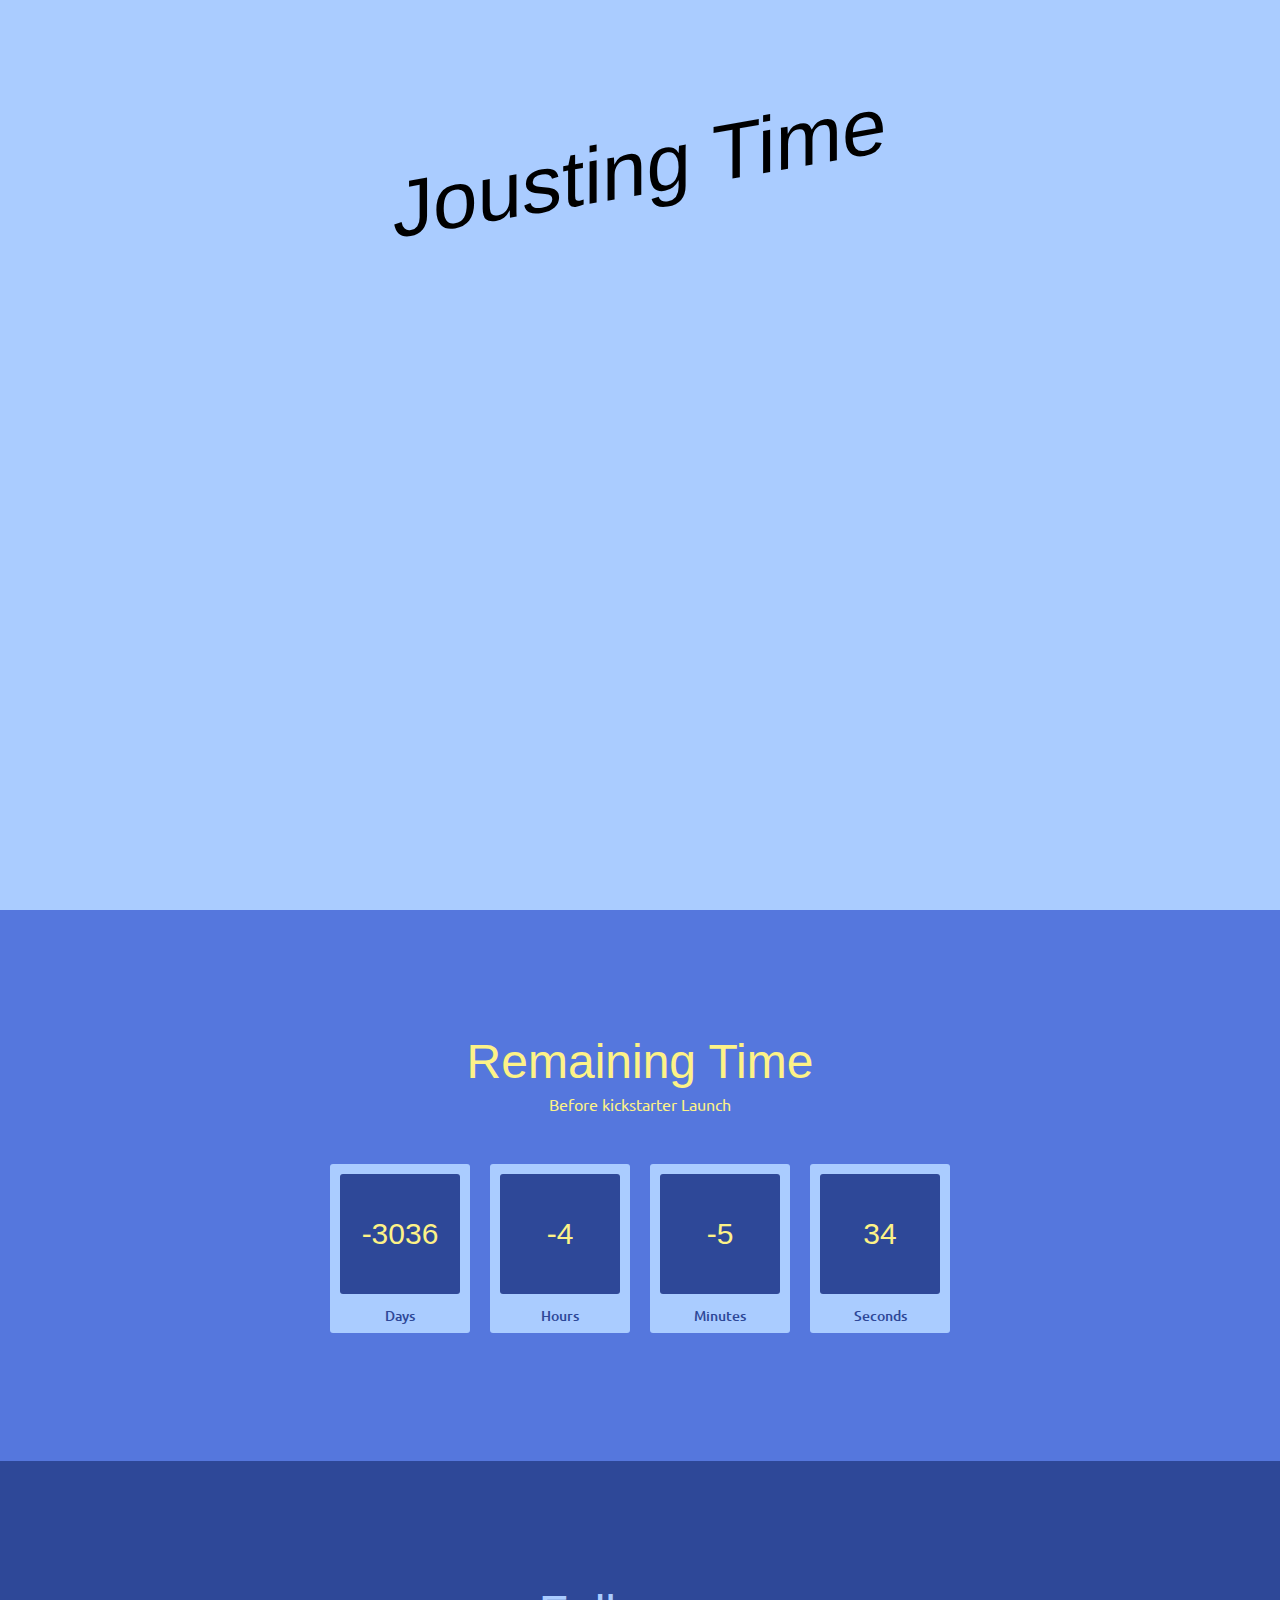
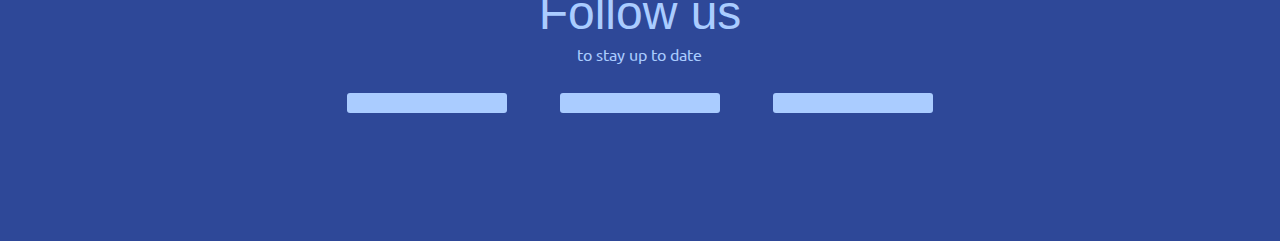
==== landingPage/index.html @ 143e0d7a "add landing page" ====
<!DOCTYPE html>
<!--

 ** Allo,
** Bienvenue dans mon code,
 ** Soyez indulgent ;)

-->

<html>
    <head>
        <!-- META STUFF-->
        <meta charset="utf-8" />
        <title>Jousting Time</title>
        <meta name="description" content="">
        <meta name="keywords" content="" />
        <meta name="author" content="Lucie Le Touze for Trebuchet" />
        <meta name="viewport" content="width=device-width, initial-scale=1.0">
        <!-- LINKS -->
        <link type="text/css" rel="stylesheet" href="font.css">
        <link type="text/css" rel="stylesheet" href="style.css">
        <link type="text/css" rel="stylesheet" href="responsive.css">
        <link href="https://fonts.googleapis.com/css?family=Ubuntu:300,400,500,700" rel="stylesheet">
        <!-- SCRIPTS -->
    </head>
    <body>
        <section class="flexColCen" id="videoSection">
            <div class="">
                <div class="title">
                    <h1>Jousting Time</h1>
                </div>
            </div>
            <div class="">
                <iframe src="https://player.vimeo.com/video/136065026" width="700" height="500" frameborder="0" webkitallowfullscreen mozallowfullscreen allowfullscreen>
                </iframe>
                <!--iframe width="420" height="315" src="https://www.youtube.com/embed/ ?playlist= &loop=1&autoplay=1">
                </iframe-->
            </div>
        </section>
        <section class="flexColCen" id="countdownSection">
            <div class="">
                <div class="title">
                    <h2>Remaining Time</h2>
                    <p>Before kickstarter Launch</p>
                </div>
            </div>
            <div id="clockdiv">
                <div>
                    <div class="clocktime">
                        <span class="days"></span>
                    </div>
                    <div class="smalltext">Days</div>
                </div>
                <div>
                    <div class="clocktime">
                        <span class="hours"></span>
                    </div>
                    <div class="smalltext">Hours</div>
                </div>
                <div>
                    <div class="clocktime">
                        <span class="minutes"></span>
                    </div>
                    <div class="smalltext">Minutes</div>
                </div>
                <div>
                    <div class="clocktime">
                        <span class="seconds"></span>
                    </div>
                    <div class="smalltext">Seconds</div>
                </div>
            </div>
        </section>
        <section class="flexColCen" id="socialSection">
            <div class="">
                <div class="title">
                    <h2>Follow us</h2>
                    <p>to stay up to date</p>
                </div>
            </div>
            <div id="socialdiv">
                <div class="facebook">
                    <span class=""></span>
                </div>
                <div class="twitter">
                    <span class=""></span>
                </div>
                <div class="instagram">
                    <span class=""></span>
                </div>
            </div>
        </section>
        <script type="text/javascript" src="main.js"></script>
    </body>
</html>
---- landingPage/style.css ----
/* RESET ------------------------------------------------------------------- */

html, body, div, span, applet, object, iframe,
h1, h2, h3, h4, h5, h6, p, blockquote, pre,
a, abbr, acronym, address, big, cite, code,
del, dfn, em, img, ins, kbd, q, s, samp,
small, strike, strong, sub, sup, tt, var,
b, u, i, center,
dl, dt, dd, ol, ul, li,
fieldset, form, label, legend,
table, caption, tbody, tfoot, thead, tr, th, td,
article, aside, canvas, details, embed,
figure, figcaption, footer, header, hgroup,
menu, nav, output, ruby, section, summary,
time, mark, audio, video {
  margin: 0;
  padding: 0;
  border: 0;
  font-size: 100%;
  font: inherit;
  vertical-align: baseline;
}

article, aside, details, figcaption, figure,
footer, header, hgroup, menu, nav, section {
  display: block;
}
body {
  line-height: 1;
}
ol, ul {
  list-style: none;
}
blockquote, q {
  quotes: none;
}
blockquote:before, blockquote:after,
q:before, q:after {
  content: '';
  content: none;
}
table {
  border-collapse: collapse;
  border-spacing: 0;
}

img, iframe {
  vertical-align: bottom;
  max-width: 100%;
}

input, textarea, select {
  font: inherit;
}

* {
  -webkit-box-sizing: border-box;
  -moz-box-sizing: border-box;
  box-sizing: border-box;
  -webkit-font-smoothing: antialiased;
  text-rendering: optimizeLegibility;
}

/* FONT -------------------------------------------------------------------- */
@font-face {
  font-family: 'whisky_1780';
  src: url('/Users/lucieletouze/Projets/Mandat/201803-joustingTime/04_developpement/landingPage/assets/fonts/whisky_1780.woff2') format('woff2'),
       url('/Users/lucieletouze/Projets/Mandat/201803-joustingTime/04_developpement/landingPage/assets/fonts/whisky_1780.woff') format('woff'),
       url('/Users/lucieletouze/Projets/Mandat/201803-joustingTime/04_developpement/landingPage/assets/fonts/whisky_1780.eot') format('eot');
       font-weight: normal;
}
/* VARIABLES---------------------------------------------------------------- */
:root {
    /* Couleurs du logo */
    --yellow-dark: #ffce00;
    --yellow-light: #fdf287;
    --blue-dark: #2e4898;
    --blue-light: #5577dd;
    --blue-ultra-light: #aaccff;
    --dark-grey: #8f91ad;
    --medium-grey: #c2c2c2;
    --light-grey: #e7e7e7;

    /* Couleurs autres */
    --kickstarterBlue: #034752;
    --yellowTrebuchet: #faec3a;
    --violetTrebuchet: #5c4cff;
}
/* ------------------------------------------------------------------------- */
body {

    font-family: 'Ubuntu', sans-serif;
}
h1, h2, h3, h4, h5 {
    font-family: 'whisky_1780', sans-serif;
}
h1 {
    font-size: 5em;
    transform: skewY(-10deg);
}
h2 {
    font-size: 3em;
    /* transform: skewY(-10deg); */
    padding-bottom: 0.2em;
}
section{
    padding: 10% 0;
}
.flexColCen {
    display: flex;
    flex-direction: column;
    justify-content: center;
    align-items: center;
}
.flexRow {
    display: flex;
    flex-direction: row;
}
.flex-wrap {
    flex-wrap: wrap;
}
#videoSection{
    background-color: var(--blue-ultra-light);
}
#countdownSection{
    background-color: var(--blue-light);
    text-align: center;
}
#socialSection{
    background-color: var(--blue-dark);
    text-align: center;
}
.title {
    margin: 0px 0 15% 0;
}
#countdownSection .title{
    color: var(--yellow-light);
}
#socialSection .title{
    color: var(--blue-ultra-light);
}
#clockdiv {
	color: var(--yellow-light);
	display: flex;
    width: 50%;
    font-family: 'whisky_1780', sans-serif;
	font-weight: 100;
	text-align: center;
	font-size: 30px;
}

#clockdiv > div{
	padding: 10px;
	border-radius: 3px;
	background: var(--blue-ultra-light);
	width: 25%;
    margin: 0 10px;
}

#clockdiv div > .clocktime{
    /*padding: 15px;*/
    border-radius: 3px;
    background: var(--blue-dark);
    width: 100%;
    margin: auto;
}

.smalltext{
    color: var(--blue-dark);
    font-family: 'Ubuntu', sans-serif;
    font-weight: 500;
    padding-top: 15px;
    font-size: 14px;
}
#socialdiv {
	display: flex;
    align-content: center;
    width: 50%;
}
#socialdiv > div{
	padding: 10px;
	border-radius: 3px;
	background: var(--blue-ultra-light);
	width: 25%;
    margin: auto;
}
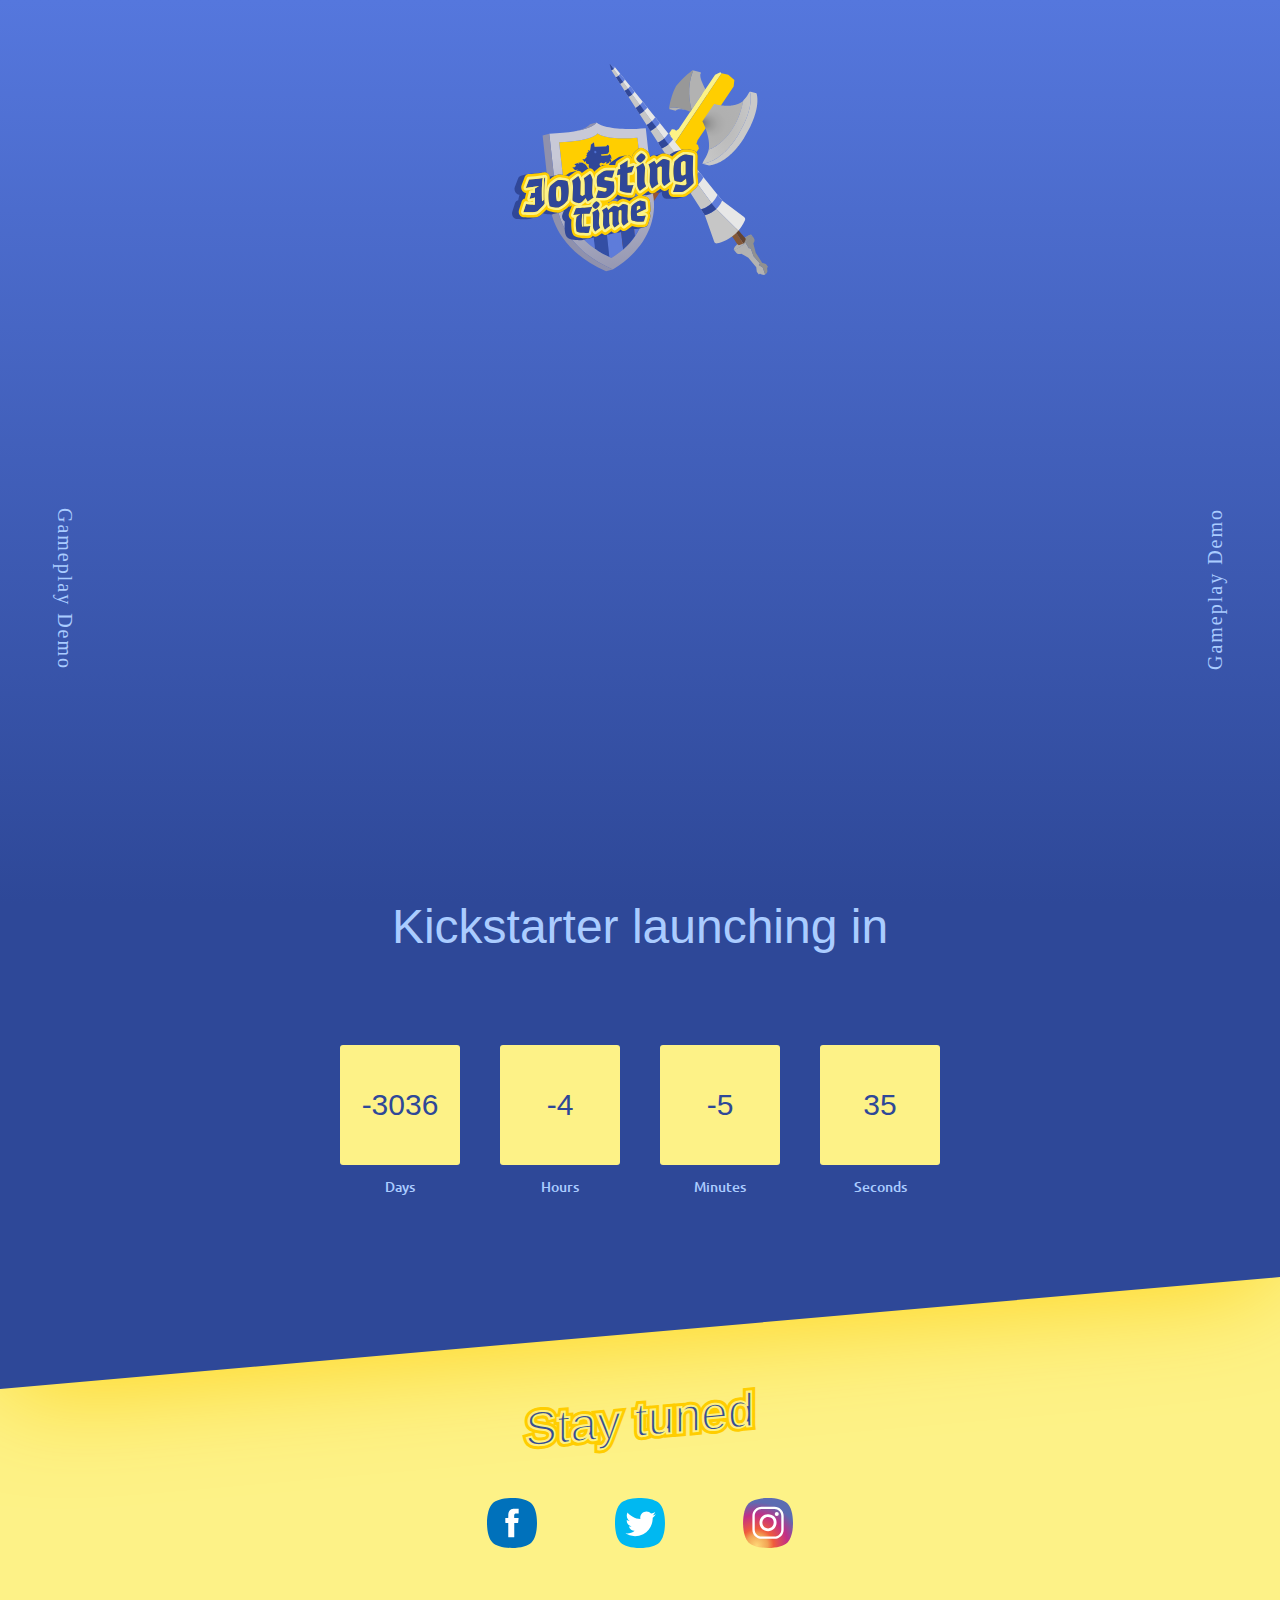
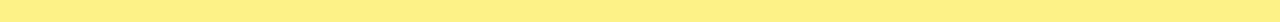
==== commit 4a285bc4: "layout improvement" ====
--- a/landingPage/index.html
+++ b/landingPage/index.html
@@ -18,30 +18,42 @@
         <meta name="viewport" content="width=device-width, initial-scale=1.0">
         <!-- LINKS -->
         <link type="text/css" rel="stylesheet" href="font.css">
-        <link type="text/css" rel="stylesheet" href="style.css">
-        <link type="text/css" rel="stylesheet" href="responsive.css">
+        <link type="text/css" rel="stylesheet" href="css/reset.css">
+        <link type="text/css" rel="stylesheet" href="css/style.css">
+        <link type="text/css" rel="stylesheet" href="css/responsive.css">
         <link href="https://fonts.googleapis.com/css?family=Ubuntu:300,400,500,700" rel="stylesheet">
         <!-- SCRIPTS -->
     </head>
     <body>
         <section class="flexColCen" id="videoSection">
-            <div class="">
+            <div class="logo">
+                <img src="assets/images/logo.svg" alt="jousting time logo">
+                <!--
                 <div class="title">
                     <h1>Jousting Time</h1>
                 </div>
+                -->
             </div>
-            <div class="">
-                <iframe src="https://player.vimeo.com/video/136065026" width="700" height="500" frameborder="0" webkitallowfullscreen mozallowfullscreen allowfullscreen>
-                </iframe>
+            <div class="videodiv">
+                <div class="aside">
+                  <p>Gameplay Demo</p>
+                </div>
+                <div class="video">
+                    <iframe src="https://player.vimeo.com/video/136065026" width="700" height="500" frameborder="0" webkitallowfullscreen mozallowfullscreen allowfullscreen>
+                    </iframe>
+                </div>
+                <div class="aside bis">
+                  <p>Gameplay Demo</p>
+                </div>
                 <!--iframe width="420" height="315" src="https://www.youtube.com/embed/ ?playlist= &loop=1&autoplay=1">
                 </iframe-->
             </div>
         </section>
-        <section class="flexColCen" id="countdownSection">
+        <section class="flexColCen angle-blue" id="countdownSection">
             <div class="">
                 <div class="title">
-                    <h2>Remaining Time</h2>
-                    <p>Before kickstarter Launch</p>
+                    <h2>Kickstarter launching in</h2>
+                    <!-- <p>in</p> -->
                 </div>
             </div>
             <div id="clockdiv">
@@ -74,19 +86,19 @@
         <section class="flexColCen" id="socialSection">
             <div class="">
                 <div class="title">
-                    <h2>Follow us</h2>
-                    <p>to stay up to date</p>
+                    <h2>Stay tuned</h2>
+                    <!-- <p>to stay up to date</p> -->
                 </div>
             </div>
             <div id="socialdiv">
                 <div class="facebook">
-                    <span class=""></span>
+                    <a href="" alt="" target="_blank"><img src="assets/images/facebook.svg" alt="facebook" height="50" width="50"></a>
                 </div>
                 <div class="twitter">
-                    <span class=""></span>
+                    <a href="" alt="" target="_blank"><img src="assets/images/twitter.svg" alt="twitter" height="50" width="50"></a>
                 </div>
                 <div class="instagram">
-                    <span class=""></span>
+                    <a href="" alt="" target="_blank"><img src="assets/images/instagram.svg" alt="instagram" height="50" width="50"></a>
                 </div>
             </div>
         </section>
--- a/landingPage/css/style.css
+++ b/landingPage/css/style.css
@@ -0,0 +1,221 @@
+/* FONT -------------------------------------------------------------------- */
+@font-face {
+  font-family: 'whisky_1780';
+  src: url('/Users/lucieletouze/Projets/Mandat/201803-joustingTime/04_developpement/landingPage/assets/fonts/whisky_1780.woff2') format('woff2'),
+       url('/Users/lucieletouze/Projets/Mandat/201803-joustingTime/04_developpement/landingPage/assets/fonts/whisky_1780.woff') format('woff'),
+       url('/Users/lucieletouze/Projets/Mandat/201803-joustingTime/04_developpement/landingPage/assets/fonts/whisky_1780.eot') format('eot');
+       font-weight: normal;
+}
+/* VARIABLES---------------------------------------------------------------- */
+:root {
+    /* Couleurs du logo */
+    --yellow-dark: #ffce00;
+    --yellow-light: #fdf287;
+    --blue-dark: #2e4898;
+    --blue-light: #5577dd;
+    --blue-ultra-light: #aaccff;
+    --dark-grey: #8f91ad;
+    --medium-grey: #c2c2c2;
+    --light-grey: #e7e7e7;
+
+    /* Couleurs autres */
+    --kickstarterBlue: #034752;
+    --yellowTrebuchet: #faec3a;
+    --violetTrebuchet: #5c4cff;
+}
+/* BASE--------------------------------------------------------------------- */
+body {
+    font-size: 16px;
+    font-family: 'Ubuntu', sans-serif;
+}
+h1, h2, h3, h4, h5 {
+    font-family: 'whisky_1780', sans-serif;
+}
+h1 {
+    font-size: 5em;
+    transform: skewY(-10deg);
+}
+h2 {
+    font-size: 3em;
+    /* transform: skewY(-10deg); */
+    padding-bottom: 0.2em;
+}
+.flexColCen {
+    display: flex;
+    flex-direction: column;
+    justify-content: center;
+    align-items: center;
+}
+.flexRow {
+    display: flex;
+    flex-direction: row;
+}
+/* SECTION 1---------------------------------------------------------------- */
+#videoSection{
+    background: linear-gradient(#5577dd, #2e4898);
+    /*
+    background-color: var(--blue-light);
+    */
+    padding: 5% 0 5% 0;
+}
+.logo {
+    width: 40%;
+    text-align: center;
+    margin-bottom: 5%;
+}
+.logo img {
+    width: 50%;
+    height: auto;
+}
+.title {
+    margin: 0px 0 15% 0;
+}
+.videodiv{
+    display: flex;
+    justify-content: space-between;
+    width: 100%;
+}
+.video {
+    width: 100%;
+    text-align: center;
+}
+.aside {
+    display: flex;
+    font-family: whisky_1780;
+    letter-spacing: 0.1em;
+    font-weight: 400;
+    justify-content: center;
+    align-items: center;
+    font-size: 20px;
+    padding: 0;
+    color: var(--blue-ultra-light);
+    overflow: hidden;
+    /*
+    box-shadow: 0 0 15px 5px black;
+    width: 10%;
+    background: gray;
+    */
+}
+.aside p {
+    white-space: nowrap;
+    transform: rotate(90deg);
+}
+.bis p {
+    transform:rotate(-90deg);
+}
+/* SECTION 2---------------------------------------------------------------- */
+#countdownSection{
+    background-color: var(--blue-dark);
+    text-align: center;
+    position: relative;
+    padding: 0 0 5% 0;
+}
+.angle-blue:after {
+    background-color: var(--blue-dark);
+}
+.angle-blue:after {
+    position: absolute;
+    z-index: -3;
+    bottom: -5vw;
+    left: 0;
+    width: 100%;
+    height: 50%;
+    content: '';
+    -webkit-transform: skewY(-5deg);
+    -ms-transform: skewY(-5deg);
+    transform: skewY(-5deg);
+    -webkit-box-shadow: 0px 10px 104px -8px rgba(255,204,0,0.81);
+    -moz-box-shadow: 0px 10px 104px -8px rgba(255,204,0,0.81);
+    box-shadow: 0px 10px 104px -8px rgba(255,204,0,0.81);
+    /*
+    -webkit-box-shadow: 0px 10px 63px 0px rgba(143,145,173,0.32);
+-moz-box-shadow: 0px 10px 63px 0px rgba(143,145,173,0.32);
+box-shadow: 0px 10px 63px 0px rgba(143,145,173,0.32);
+    /*
+    box-shadow: 0 25px 30px rgba(63, 49, 178, .08), 0 4px 14px rgba(63, 49, 178, .04);
+    */
+}
+#countdownSection .title{
+    color: var(--blue-ultra-light);
+}
+#clockdiv {
+	color: var(--blue-dark);
+	display: flex;
+    width: 50%;
+    font-family: 'whisky_1780', sans-serif;
+	font-weight: 100;
+	text-align: center;
+	font-size: 30px;
+}
+
+#clockdiv > div{
+	padding: 10px;
+	border-radius: 3px;
+    /*
+	background: var(--blue-ultra-light);
+    */
+	width: 25%;
+    margin: 0 10px;
+}
+
+#clockdiv div > .clocktime{
+    /*padding: 15px;*/
+    border-radius: 3px;
+    background: var(--yellow-light);
+    width: 100%;
+    margin: auto;
+}
+
+.smalltext{
+    color: var(--blue-ultra-light);
+    font-family: 'Ubuntu', sans-serif;
+    font-weight: 500;
+    padding-top: 15px;
+    font-size: 14px;
+}
+
+#socialSection{
+    background-color: var(--yellow-light);
+    text-align: center;
+    position: relative;
+    padding: 10% 0 5% 0;
+    z-index: -4;
+}
+#socialSection .title{
+    color: var(--blue-dark);
+    transform: skewY(-5deg);
+}
+#socialSection .title h2{
+    -webkit-text-stroke-width: 8px;
+    -webkit-text-stroke-color: var(--yellow-dark);
+    /*
+    -webkit-text-fill-color: var(--blue-light);
+    */
+}
+#socialSection .title h2:before{
+    content: "Stay tuned";
+    position: absolute;
+    letter-spacing: 0px;
+    margin: 0px 0px;
+    -webkit-text-stroke: 2px;
+    -webkit-text-stroke-color: var(--yellow-light);
+    /*
+    -webkit-box-shadow: -50px -10px 0px 0px rgba(48,71,152,1);
+    -moz-box-shadow: -50px -10px 0px 0px rgba(48,71,152,1);
+    box-shadow: -50px -10px 0px 0px rgba(48,71,152,1);
+    */
+}
+#socialdiv {
+	display: flex;
+    align-content: center;
+    width: 30%;
+}
+#socialdiv > div{
+	padding: 10px;
+	border-radius: 3px;
+	/*
+    background: var(--blue-ultra-light);
+    */
+	width: 25%;
+    margin: auto;
+}
--- a/landingPage/css/responsive.css
+++ b/landingPage/css/responsive.css
@@ -0,0 +1,60 @@
+@media (max-width: 800px){
+    h1 {
+        font-size: 6em;
+    }
+    .logo img {
+        width: 60%;
+    }
+    /*
+    .angle-blue:after {
+        bottom: -20px;
+    }
+    */
+    .aside {
+        display: none;
+    }
+    #clockdiv {
+        width: 80%;
+    }
+    #socialdiv {
+        width: 50%;
+    }
+}
+
+@media (max-width: 600px){
+    section {
+        padding: 15% 0 10% 0;
+    }
+    h1 {
+        font-size: 4em;
+    }
+    h2 {
+        font-size: 2em;
+    }
+    iframe {
+        height: 300px;
+    }
+    #videoSection {
+        padding: 10% 0 5% 0;
+    }
+    .logo{
+        /*
+        margin: 0;
+        */
+    }
+    .logo img {
+        width: 100%;
+    }
+
+    /*
+    .angle-blue:after {
+        bottom: -20px;
+    }
+    */
+    #clockdiv {
+        width: 100%;
+    }
+    #socialdiv {
+        width: 80%;
+    }
+}
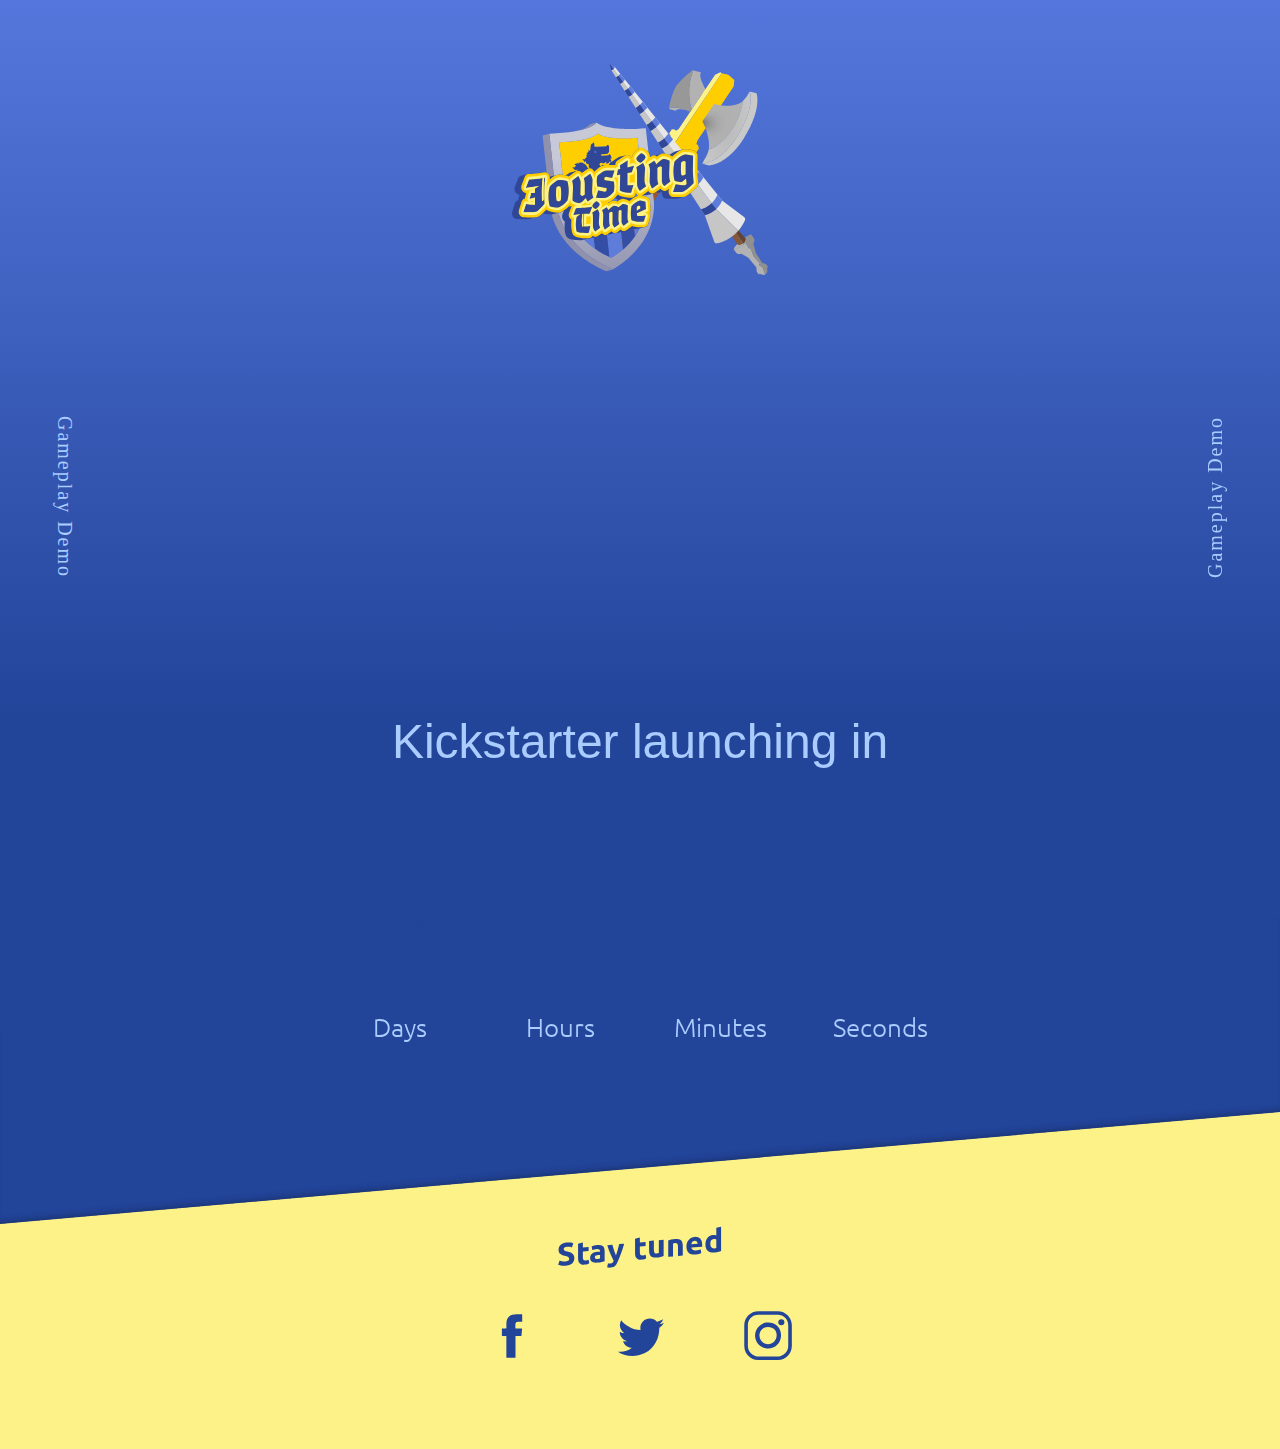
==== commit 1c58ccc1: "add the right video commit before making layout changes" ====
--- a/landingPage/index.html
+++ b/landingPage/index.html
@@ -15,7 +15,7 @@
         <meta name="description" content="">
         <meta name="keywords" content="" />
         <meta name="author" content="Lucie Le Touze for Trebuchet" />
-        <meta name="viewport" content="width=device-width, initial-scale=1.0">
+        <meta name="viewport" content="width=device-width, initial-scale = 1.0, maximum-scale=1.0, user-scalable=no" />
         <!-- LINKS -->
         <link type="text/css" rel="stylesheet" href="font.css">
         <link type="text/css" rel="stylesheet" href="css/reset.css">
@@ -39,14 +39,15 @@
                   <p>Gameplay Demo</p>
                 </div>
                 <div class="video">
-                    <iframe src="https://player.vimeo.com/video/136065026" width="700" height="500" frameborder="0" webkitallowfullscreen mozallowfullscreen allowfullscreen>
-                    </iframe>
+                    <iframe width="560" height="315" src="https://www.youtube.com/embed/xaGxGT3gAUU?rel=0&amp;controls=0&amp;showinfo=0" frameborder="0" allow="autoplay; encrypted-media" allowfullscreen></iframe>
+                    <!--iframe width="420" height="315" src="https://www.youtube.com/embed/https://youtu.be/xaGxGT3gAUU?playlist=xaGxGT3gAUU&loop=1&autoplay=1">
+                    </iframe-->
+                    <!--iframe src="https://player.vimeo.com/video/136065026" width="700" height="500" frameborder="0" webkitallowfullscreen mozallowfullscreen allowfullscreen>
+                    </iframe-->
                 </div>
                 <div class="aside bis">
                   <p>Gameplay Demo</p>
                 </div>
-                <!--iframe width="420" height="315" src="https://www.youtube.com/embed/ ?playlist= &loop=1&autoplay=1">
-                </iframe-->
             </div>
         </section>
         <section class="flexColCen angle-blue" id="countdownSection">
@@ -86,19 +87,67 @@
         <section class="flexColCen" id="socialSection">
             <div class="">
                 <div class="title">
-                    <h2>Stay tuned</h2>
+                    <h3>Stay tuned</h3>
                     <!-- <p>to stay up to date</p> -->
                 </div>
             </div>
             <div id="socialdiv">
                 <div class="facebook">
-                    <a href="" alt="" target="_blank"><img src="assets/images/facebook.svg" alt="facebook" height="50" width="50"></a>
+                    <a href="https://www.facebook.com/JoustingTime/" target="_blank">
+                        <svg version="1.1" id="Calque_1" xmlns="http://www.w3.org/2000/svg" xmlns:xlink="http://www.w3.org/1999/xlink" x="0px" y="0px"
+                        viewBox="0 0 636.6 636.6" style="enable-background:new 0 0 636.6 636.6;" xml:space="preserve">
+                            <path class="st0" d="M567.1,70.8C523.3,27,430.5,0.8,318.7,0.8C207,0.8,114.1,27,70.3,70.8C26.6,114.5,0.4,207.4,0.4,319.1
+                            s26.1,204.6,69.9,248.4c43.8,43.8,136.6,69.9,248.4,69.9c0,0,0,0,0,0c111.7,0,204.6-26.1,248.4-69.9
+                            c43.8-43.8,69.9-136.6,69.9-248.4C637,207.4,610.9,114.5,567.1,70.8z"/>
+                            <path id="XMLID_3_" class="st1" d="M271.2,409.5c0-28.5-0.1-57,0.1-85.6c0-4.8-1.3-6.3-6.1-6.1c-8.9,0.4-17.8,0-26.7,0.2
+                            c-3.6,0.1-4.9-0.9-4.9-4.7c0.2-17.8,0.2-35.6,0-53.4c0-3.4,1-4.5,4.5-4.5c9.1,0.2,18.2-0.3,27.3,0.2c5.3,0.3,6.4-1.6,6.2-6.5
+                            c-0.3-13.5-0.3-27.1,0-40.7c0.4-16.5,4.8-32,14.7-45.4c12.5-17,30.2-24.8,50.6-25.7c21-0.9,42.1-0.4,63.1-0.6c2.9,0,3.8,1,3.8,3.9
+                            c-0.1,18-0.1,36,0,54c0,3.2-1,4.2-4.2,4.1c-10.1-0.2-20.2-0.1-30.3-0.1c-13.5,0-21.5,7-22.4,20.3c-0.7,10.7-0.2,21.4-0.4,32.1
+                            c-0.1,3.8,2.2,3.6,4.7,3.6c15.4,0,30.7,0.2,46.1-0.1c4.5-0.1,6,1,5.5,5.7c-1.9,17.9-3.6,35.8-5.1,53.7c-0.3,4-2.2,4.8-5.8,4.8
+                            c-12.1-0.2-24.3-0.1-36.4-0.1c-8.7,0.1-7.9-1.3-7.9,7.6c0,55.8-0.1,111.7,0.1,167.5c0,5.9-1.5,7.4-7.3,7.3
+                            c-20.8-0.4-41.7-0.4-62.5,0c-5.9,0.1-6.8-1.9-6.8-7.1C271.3,465.7,271.2,437.6,271.2,409.5z"/>
+                        </svg>
+                    </a>
+                    <!-- <a href="" alt="" target="_blank"><img src="assets/images/facebook.svg" alt="facebook" height="50" width="50"></a> -->
                 </div>
                 <div class="twitter">
-                    <a href="" alt="" target="_blank"><img src="assets/images/twitter.svg" alt="twitter" height="50" width="50"></a>
+                    <a href="https://twitter.com/JoustingTime" target="_blank">
+                        <svg version="1.1" id="Calque_1" xmlns="http://www.w3.org/2000/svg" xmlns:xlink="http://www.w3.org/1999/xlink" x="0px" y="0px"
+                        viewBox="0 0 636.6 636.6" style="enable-background:new 0 0 636.6 636.6;" xml:space="preserve">
+                        <g>
+                        <path class="st0" d="M566.5,69.8C522.7,26,429.8-0.2,318.1-0.2C206.3-0.2,113.5,26,69.7,69.8C25.9,113.5-0.2,206.4-0.2,318.1
+                        s26.1,204.6,69.9,248.4c43.8,43.8,136.6,69.9,248.4,69.9c0,0,0,0,0,0c111.7,0,204.6-26.1,248.4-69.9
+                        c43.8-43.8,69.9-136.6,69.9-248.4S610.2,113.5,566.5,69.8z"/>
+                        </g>
+                        <path class="st1" d="M511.9,177.3c0,0-30.3,17-52.6,20.6c-14.5-15.8-35.3-25.7-58.4-25.7c-43.9,0-79.5,35.6-79.5,79.5
+                        c0,6,0.7,11.7,1.9,17.3c-67.5-1.4-136.3-44.7-162.8-83c-23.9,43.4-4.6,85.9,24.7,106.5c-13.9,0.6-28.1-4.4-35.5-10.8
+                        c-4.7,35.5,27.3,75,61.7,78.6c-10.1,5.4-25.6,3.4-34.4,2.1c8.3,37.2,50.1,57.6,73.6,54.5c-29.5,27.4-79.8,38.8-116.9,32.8
+                        c44.9,33.1,136.7,55.3,225.1,11.7c86.5-42.7,121.5-132,121.5-209.8c0-0.5,0-0.9,0-1.4c14.1-9.7,33.3-29.3,39.1-42.5
+                        c-9.1,6.4-23.6,12.5-42.4,12.5C489.8,215.4,505.1,196.6,511.9,177.3z"/>
+                        </svg>
+                    </a>
+                    <!-- <a href="" alt="" target="_blank"><img src="assets/images/twitter.svg" alt="twitter" height="50" width="50"></a> -->
                 </div>
                 <div class="instagram">
-                    <a href="" alt="" target="_blank"><img src="assets/images/instagram.svg" alt="instagram" height="50" width="50"></a>
+                    <a href="https://www.instagram.com/joustingtime/" target="_blank">
+                        <svg version="1.1" id="Calque_1" xmlns="http://www.w3.org/2000/svg" xmlns:xlink="http://www.w3.org/1999/xlink" x="0px" y="0px"
+                        viewBox="0 0 636.6 636.6" style="enable-background:new 0 0 636.6 636.6;" xml:space="preserve">
+                        <path class="st0" d="M566.8,69.9C523,26.2,430.3,0.1,318.7,0.1c-111.6,0-204.4,26.1-248.1,69.8C26.9,113.7,0.8,206.4,0.8,318
+                        s26.1,204.4,69.8,248.1c43.7,43.7,136.5,69.8,248.1,69.8c0,0,0,0,0,0c111.6,0,204.4-26.1,248.1-69.8
+                        c43.7-43.7,69.8-136.5,69.8-248.1C636.6,206.4,610.5,113.7,566.8,69.9z"/>
+                        <g>
+                        <path class="st1" d="M400.9,520H236.5c-64.5,0-116.9-52.4-116.9-116.9V227.7c0-64.5,52.4-116.9,116.9-116.9h164.4
+                        c64.5,0,116.9,52.4,116.9,116.9v175.4C517.8,467.6,465.3,520,400.9,520z M236.5,140.8c-47.9,0-86.9,39-86.9,86.9v175.4
+                        c0,47.9,39,86.9,86.9,86.9h164.4c47.9,0,86.9-39,86.9-86.9V227.7c0-47.9-39-86.9-86.9-86.9H236.5z"/>
+                        <path class="st1" d="M318.7,423.6c-59.9,0-108.7-48.8-108.7-108.7c0-29.6,12.1-58.3,33.3-78.9c20.7-20.1,47.6-30.6,75.9-29.8
+                        c33.9,1,61.9,12.4,81.2,33c18.3,19.5,27.6,45.8,26.9,76.1c-0.6,29-12.1,56.1-32.2,76.4C374.8,412.2,347.6,423.6,318.7,423.6z
+                        M316.2,242.7c-17.6,0-34.4,6.9-47.4,19.5c-14.1,13.7-22.2,32.9-22.2,52.6c0,39.7,32.3,72.1,72.1,72.1c39.5,0,71.2-31.8,72.1-72.5
+                        l0,0c0.4-20.5-5.4-37.9-17.1-50.3c-12.5-13.3-31.7-20.7-55.6-21.4C317.5,242.7,316.8,242.7,316.2,242.7z"/>
+                        <circle class="st1" cx="430" cy="203.1" r="25.4"/>
+                        </g>
+                        </svg>
+                    </a>
+                    <!-- <a href="" alt="" target="_blank"><img src="assets/images/instagram.svg" alt="instagram" height="50" width="50"></a> -->
                 </div>
             </div>
         </section>
--- a/landingPage/css/style.css
+++ b/landingPage/css/style.css
@@ -11,7 +11,7 @@
     /* Couleurs du logo */
     --yellow-dark: #ffce00;
     --yellow-light: #fdf287;
-    --blue-dark: #2e4898;
+    --blue-dark: #224499;
     --blue-light: #5577dd;
     --blue-ultra-light: #aaccff;
     --dark-grey: #8f91ad;
@@ -40,6 +40,11 @@
     /* transform: skewY(-10deg); */
     padding-bottom: 0.2em;
 }
+h3{
+    font-family: 'Ubuntu', sans-serif;
+    font-size: 2em;
+    font-weight: 600;
+}
 .flexColCen {
     display: flex;
     flex-direction: column;
@@ -52,7 +57,7 @@
 }
 /* SECTION 1---------------------------------------------------------------- */
 #videoSection{
-    background: linear-gradient(#5577dd, #2e4898);
+    background: linear-gradient(#5577dd, #224499);
     /*
     background-color: var(--blue-light);
     */
@@ -115,7 +120,7 @@
 }
 .angle-blue:after {
     position: absolute;
-    z-index: -3;
+    z-index: 1;
     bottom: -5vw;
     left: 0;
     width: 100%;
@@ -124,15 +129,13 @@
     -webkit-transform: skewY(-5deg);
     -ms-transform: skewY(-5deg);
     transform: skewY(-5deg);
+    -webkit-box-shadow: inset 0 -7px 9px -7px rgba(0,0,0,0.4);
+    -moz-box-shadow: inset 0 -7px 9px -7px rgba(0,0,0,0.4);
+    box-shadow: inset 0 -7px 9px -7px rgba(0,0,0,0.4);
+    /*
     -webkit-box-shadow: 0px 10px 104px -8px rgba(255,204,0,0.81);
     -moz-box-shadow: 0px 10px 104px -8px rgba(255,204,0,0.81);
     box-shadow: 0px 10px 104px -8px rgba(255,204,0,0.81);
-    /*
-    -webkit-box-shadow: 0px 10px 63px 0px rgba(143,145,173,0.32);
--moz-box-shadow: 0px 10px 63px 0px rgba(143,145,173,0.32);
-box-shadow: 0px 10px 63px 0px rgba(143,145,173,0.32);
-    /*
-    box-shadow: 0 25px 30px rgba(63, 49, 178, .08), 0 4px 14px rgba(63, 49, 178, .04);
     */
 }
 #countdownSection .title{
@@ -145,13 +148,15 @@
     font-family: 'whisky_1780', sans-serif;
 	font-weight: 100;
 	text-align: center;
-	font-size: 30px;
+	font-size: 3vw;
+    position: relative;
+    z-index: 5;
 }
 
 #clockdiv > div{
-	padding: 10px;
 	border-radius: 3px;
     /*
+    padding: 10px;
 	background: var(--blue-ultra-light);
     */
 	width: 25%;
@@ -161,7 +166,13 @@
 #clockdiv div > .clocktime{
     /*padding: 15px;*/
     border-radius: 3px;
+    background-image: url('/Users/lucieletouze/Projets/Mandat/201803-joustingTime/04_developpement/landingPage/assets/images/clockBckg.svg');
+    background-position: center;
+    background-size: 90%;
+    background-repeat: no-repeat;
+    /*
     background: var(--yellow-light);
+    */
     width: 100%;
     margin: auto;
 }
@@ -169,17 +180,15 @@
 .smalltext{
     color: var(--blue-ultra-light);
     font-family: 'Ubuntu', sans-serif;
-    font-weight: 500;
+    font-weight: 300;
     padding-top: 15px;
-    font-size: 14px;
+    font-size: 2vw;
 }
 
 #socialSection{
     background-color: var(--yellow-light);
     text-align: center;
-    position: relative;
     padding: 10% 0 5% 0;
-    z-index: -4;
 }
 #socialSection .title{
     color: var(--blue-dark);
@@ -199,11 +208,6 @@
     margin: 0px 0px;
     -webkit-text-stroke: 2px;
     -webkit-text-stroke-color: var(--yellow-light);
-    /*
-    -webkit-box-shadow: -50px -10px 0px 0px rgba(48,71,152,1);
-    -moz-box-shadow: -50px -10px 0px 0px rgba(48,71,152,1);
-    box-shadow: -50px -10px 0px 0px rgba(48,71,152,1);
-    */
 }
 #socialdiv {
 	display: flex;
@@ -211,11 +215,20 @@
     width: 30%;
 }
 #socialdiv > div{
-	padding: 10px;
 	border-radius: 3px;
 	/*
     background: var(--blue-ultra-light);
     */
+    padding: 10px;
 	width: 25%;
     margin: auto;
 }
+#socialdiv .st0{
+    fill: var(--yellow-light);
+}
+#socialdiv .st1{
+    fill: var(--blue-dark);
+}
+#socialdiv a:hover .st1{
+    fill:var(--blue-light);
+}
--- a/landingPage/css/responsive.css
+++ b/landingPage/css/responsive.css
@@ -15,6 +15,10 @@
     }
     #clockdiv {
         width: 80%;
+        font-size: 2em;
+    }
+    .smalltext{
+        font-size: 14px;
     }
     #socialdiv {
         width: 50%;
@@ -53,6 +57,7 @@
     */
     #clockdiv {
         width: 100%;
+        font-size: 1.5em;
     }
     #socialdiv {
         width: 80%;
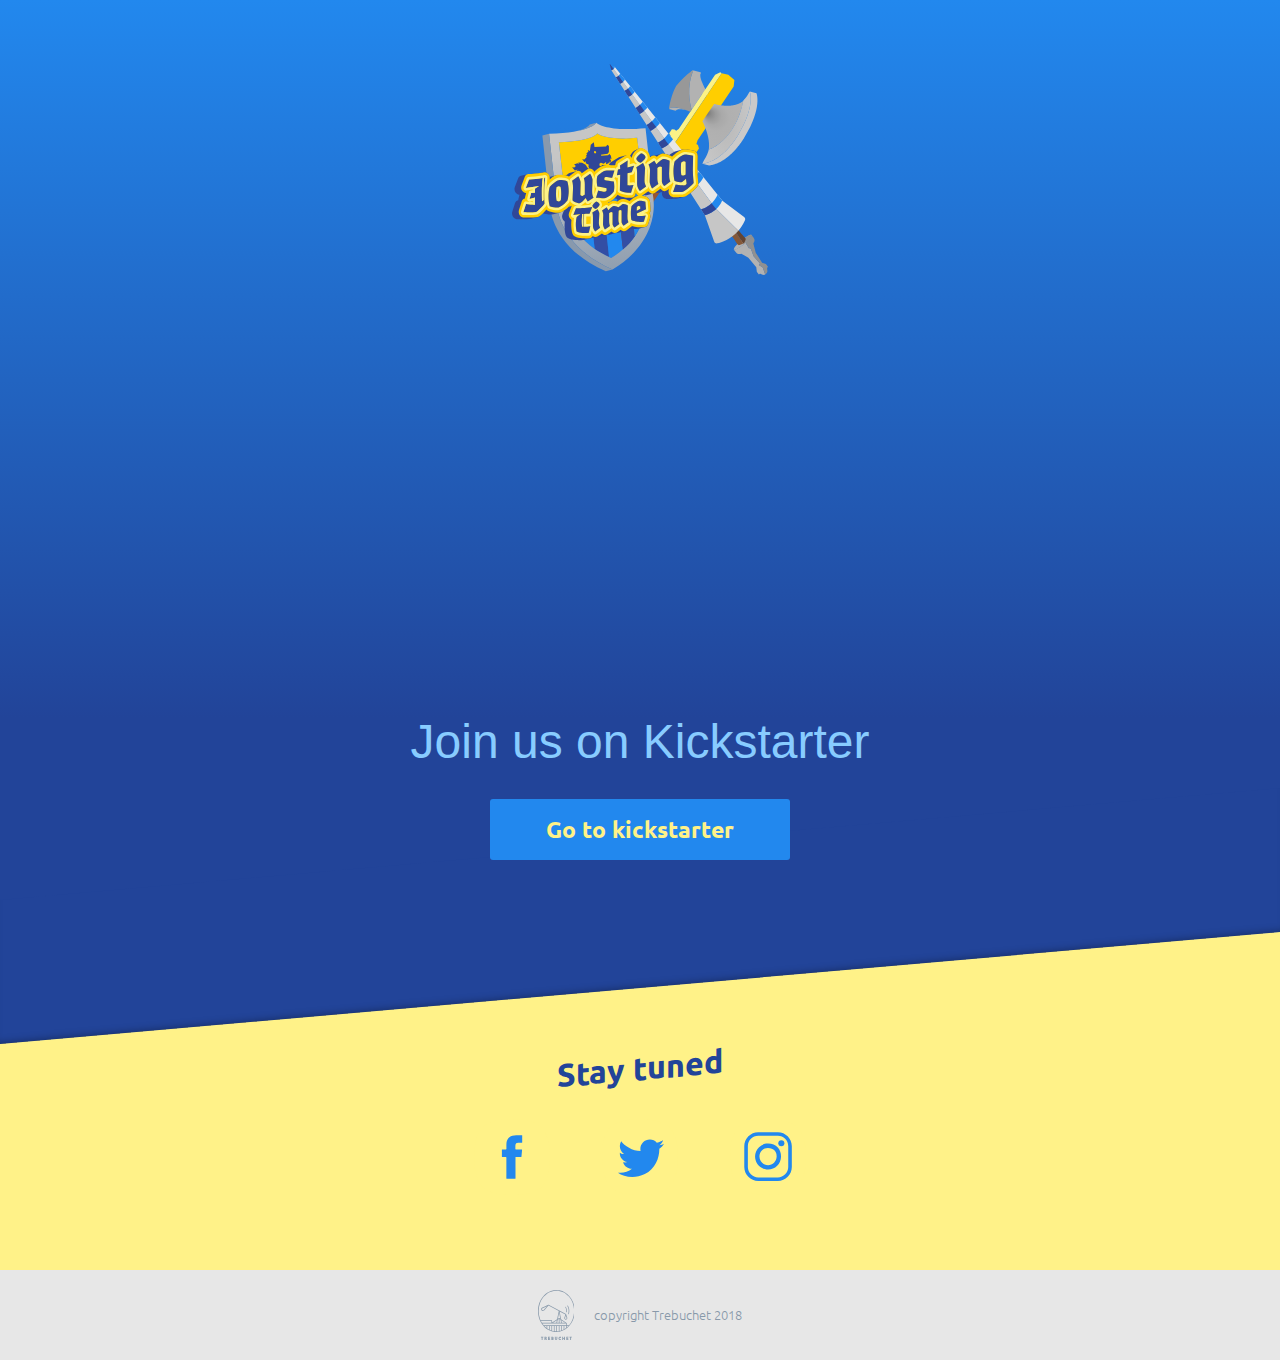
==== commit ce200807: "final layout for the landing page" ====
--- a/landingPage/index.html
+++ b/landingPage/index.html
@@ -17,7 +17,6 @@
         <meta name="author" content="Lucie Le Touze for Trebuchet" />
         <meta name="viewport" content="width=device-width, initial-scale = 1.0, maximum-scale=1.0, user-scalable=no" />
         <!-- LINKS -->
-        <link type="text/css" rel="stylesheet" href="font.css">
         <link type="text/css" rel="stylesheet" href="css/reset.css">
         <link type="text/css" rel="stylesheet" href="css/style.css">
         <link type="text/css" rel="stylesheet" href="css/responsive.css">
@@ -35,25 +34,15 @@
                 -->
             </div>
             <div class="videodiv">
-                <div class="aside">
-                  <p>Gameplay Demo</p>
-                </div>
                 <div class="video">
                     <iframe width="560" height="315" src="https://www.youtube.com/embed/xaGxGT3gAUU?rel=0&amp;controls=0&amp;showinfo=0" frameborder="0" allow="autoplay; encrypted-media" allowfullscreen></iframe>
-                    <!--iframe width="420" height="315" src="https://www.youtube.com/embed/https://youtu.be/xaGxGT3gAUU?playlist=xaGxGT3gAUU&loop=1&autoplay=1">
-                    </iframe-->
-                    <!--iframe src="https://player.vimeo.com/video/136065026" width="700" height="500" frameborder="0" webkitallowfullscreen mozallowfullscreen allowfullscreen>
-                    </iframe-->
-                </div>
-                <div class="aside bis">
-                  <p>Gameplay Demo</p>
                 </div>
             </div>
         </section>
         <section class="flexColCen angle-blue" id="countdownSection">
             <div class="">
                 <div class="title">
-                    <h2>Kickstarter launching in</h2>
+                    <h2 class="kicktitle">Kickstarter launching in</h2>
                     <!-- <p>in</p> -->
                 </div>
             </div>
@@ -81,6 +70,9 @@
                         <span class="seconds"></span>
                     </div>
                     <div class="smalltext">Seconds</div>
+                </div>
+                <div class="btn unvisible">
+                    <a href="https://www.kickstarter.com/projects/1602065925/67337189?ref=447783&token=ec8b1f1c" target="_blank">Go to kickstarter</a>
                 </div>
             </div>
         </section>
@@ -151,6 +143,78 @@
                 </div>
             </div>
         </section>
+        <footer>
+            <div class="trebuchetLogo">
+                <svg version="1.1" id="Layer_1" xmlns="http://www.w3.org/2000/svg" xmlns:xlink="http://www.w3.org/1999/xlink" x="0px" y="0px"
+                viewBox="0 0 1400 1903.7" style="enable-background:new 0 0 1400 1903.7;" xml:space="preserve">
+                    <g>
+                        <path d="M1044.6,640.3c-6.3,3.5-8.6,11.4-5.1,17.7c24.1,43.6,36.9,89.6,36.9,133.1c0,15.2-1.3,30.5-3.7,45.4
+                        c-1.2,7.1,3.6,13.8,10.7,15c0.7,0.1,1.4,0.2,2.2,0.2c6.2,0,11.7-4.5,12.8-10.9c2.7-16.3,4.1-33,4.1-49.6
+                        c0-47.8-13.9-98.2-40.1-145.6C1058.7,639.1,1050.8,636.8,1044.6,640.3z"/>
+                        <path d="M1121.6,591.5c-6.2,3.6-8.3,11.5-4.7,17.8c35,60.5,52.9,127.9,49.3,185c-0.3,5-0.6,9.8-0.9,14.6c-2.1,35.4-4,66-14.4,97.5
+                        c-2.3,6.8,1.4,14.2,8.2,16.4c1.4,0.5,2.7,0.7,4.1,0.7c5.5,0,10.5-3.5,12.3-8.9c11.5-34.7,13.5-68.4,15.7-104.1
+                        c0.3-4.8,0.6-9.6,0.9-14.5c4-62.1-15.2-134.9-52.7-199.7C1135.8,590,1127.8,587.9,1121.6,591.5z"/>
+                        <path d="M700,0C313.4,0,0,358.2,0,800s313.4,800,700,800s700-358.2,700-800S1086.6,0,700,0z M113.9,1182.3h397.1v67.7H151.6
+                        c-3.3-5.3-6.5-10.6-9.7-16C132,1217.3,122.6,1200,113.9,1182.3z M1069.7,1369.2v78c-21.6,16.3-44,31.2-67.1,44.5v-122.5H1069.7z
+                        M220,1343.2c-18.2-21.2-35.4-43.7-51.4-67.2h355.5h186.2h186.2h173.2v67.2H220z M418,1369.2v133.9c-22.4-11.9-44.4-25.2-65.6-39.9
+                        v-94H418z M444,1369.2h67.1v174c-22.7-7.6-45.1-16.6-67.1-27V1369.2z M537.1,1369.2h67.1v197c-22.6-3.7-45-8.7-67.1-15V1369.2z
+                        M630.2,1369.2h67.1V1574c-22.6-0.1-44.9-1.5-67.1-4.1V1369.2z M723.3,1369.2h69.1v197.6c-22.8,3.6-45.9,5.8-69.1,6.7V1369.2z
+                        M818.4,1369.2h65.1V1545c-21.4,7-43.2,12.7-65.1,17.2V1369.2z M907.2,1250l-20-102.3L1040,1250H907.2z M880.7,1250h-62.3v-148.3
+                        l38.3,25.7L880.7,1250z M812.7,1066.6C812.7,1066.6,812.7,1066.6,812.7,1066.6L812.7,1066.6c-0.4-0.2-0.7-0.4-1-0.6
+                        c-0.1-0.1-0.2-0.1-0.4-0.2c-0.2-0.1-0.4-0.2-0.6-0.3c-0.1-0.1-0.3-0.1-0.4-0.2c-0.2-0.1-0.5-0.2-0.7-0.3c-0.1,0-0.2-0.1-0.4-0.1
+                        c-0.3-0.1-0.7-0.2-1.1-0.3c-0.1,0-0.2,0-0.4-0.1c-0.3-0.1-0.5-0.1-0.8-0.1c-0.1,0-0.2,0-0.4,0c-0.4,0-0.8-0.1-1.2-0.1c0,0,0,0,0,0
+                        c0,0-0.1,0-0.1,0c-0.4,0-0.7,0-1.1,0.1c-0.1,0-0.2,0-0.4,0c-0.3,0-0.6,0.1-0.8,0.1c-0.1,0-0.2,0-0.3,0.1c-0.3,0.1-0.7,0.2-1,0.3
+                        c-0.1,0-0.3,0.1-0.4,0.1c-0.2,0.1-0.4,0.2-0.7,0.2c-0.1,0.1-0.3,0.1-0.4,0.2c-0.2,0.1-0.4,0.2-0.6,0.3c-0.1,0.1-0.2,0.1-0.4,0.2
+                        c-0.3,0.2-0.6,0.3-0.9,0.5l-0.1,0.1c0,0,0,0,0,0l-39.8,26.3l46.8-229.1l44.5,227.6L812.7,1066.6z M792.4,1101.5V1250h-66.2
+                        l24.8-121.2L792.4,1101.5z M699.7,1250H567.4l152.9-100.9L699.7,1250z M243.4,1369.2h83v75c-0.6-0.5-1.3-1-1.9-1.4
+                        C296,1420.7,268.8,1396.1,243.4,1369.2z M909.5,1535.9v-166.6h67.1V1506c-5.1,2.7-10.3,5.2-15.5,7.8
+                        C944.2,1521.9,926.9,1529.3,909.5,1535.9z M1095.7,1426.5v-57.3h57.2h3.7C1137.3,1389.6,1117,1408.8,1095.7,1426.5z M1258.1,1234.1
+                        c-23,38.9-49.2,75.6-78,109.2h-27.1h-57.2V1263c0,0,0-0.1,0-0.1c0-0.4,0-0.7-0.1-1.1c0-0.1,0-0.1,0-0.2c0-0.4-0.1-0.8-0.2-1.1
+                        c0-0.2-0.1-0.3-0.1-0.5c-0.1-0.2-0.1-0.4-0.2-0.7c-0.1-0.2-0.1-0.3-0.2-0.5c-0.1-0.2-0.1-0.4-0.2-0.6c-0.1-0.2-0.1-0.3-0.2-0.5
+                        c-0.1-0.2-0.2-0.5-0.3-0.7c-0.1-0.1-0.1-0.2-0.2-0.3c-0.2-0.3-0.4-0.6-0.6-1c-0.1-0.1-0.1-0.2-0.2-0.3c-0.2-0.2-0.3-0.4-0.5-0.7
+                        c-0.1-0.1-0.2-0.2-0.3-0.3c-0.2-0.2-0.4-0.4-0.5-0.6c-0.1-0.1-0.2-0.2-0.3-0.3c-0.2-0.2-0.4-0.4-0.6-0.5c-0.1-0.1-0.2-0.2-0.3-0.2
+                        c-0.2-0.2-0.5-0.4-0.7-0.5c-0.1-0.1-0.1-0.1-0.2-0.2c0,0,0,0,0,0l-209.8-140.5l-57.4-293.3l220.4,117.8l-43.3,129.8
+                        c-0.4,1.3-0.7,2.7-0.7,4.1c0,33,26.7,59.8,59.6,59.8s59.6-26.8,59.6-59.8c0-1.4-0.2-2.8-0.7-4.1l-46-138c-0.6-4-2.9-7.6-6.7-9.6
+                        L404.4,565.3c-0.1,0-0.2-0.1-0.3-0.1c-0.2-0.1-0.5-0.2-0.7-0.3c-0.2-0.1-0.3-0.1-0.5-0.2c-0.2-0.1-0.4-0.1-0.6-0.2
+                        c-0.2-0.1-0.4-0.1-0.6-0.2c-0.2,0-0.4-0.1-0.5-0.1c-0.2,0-0.4-0.1-0.6-0.1c-0.2,0-0.4-0.1-0.5-0.1c-0.2,0-0.4-0.1-0.6-0.1
+                        c-0.4,0-0.7,0-1.1,0c-0.1,0-0.3,0-0.4,0c-0.3,0-0.5,0-0.8,0c-0.1,0-0.3,0-0.4,0.1c-0.3,0-0.5,0.1-0.8,0.1c-0.1,0-0.3,0.1-0.4,0.1
+                        c-0.2,0.1-0.5,0.1-0.7,0.2c-0.2,0-0.3,0.1-0.4,0.1c-0.2,0.1-0.5,0.2-0.7,0.2c-0.2,0.1-0.3,0.1-0.5,0.2c-0.1,0-0.2,0.1-0.3,0.1
+                        L169.5,668.2c-8,2.1-15.4,5.6-22,10.5c-29.2,21.3-35.6,62.4-14.3,91.6c10.3,14.1,25.5,23.4,42.8,26.1c3.4,0.5,6.9,0.8,10.3,0.8
+                        c13.8,0,27.1-4.3,38.5-12.6c6.7-4.9,12.3-10.8,16.7-17.8L401,593l390.3,208.6l-63.6,311.4L536.9,1239v-69.7c0-7.2-5.8-13-13-13
+                        H101.6c-8-17.7-15.4-35.7-22.2-53.9C44,1006.6,26,904.9,26,800s18-206.6,53.4-302.4c17-45.9,38-90.3,62.5-131.7
+                        c24.2-41,52-79.5,82.7-114.5c30.6-34.9,64.2-66.6,99.9-94.2c36-27.8,74.5-51.7,114.3-70.9C521.6,46.3,609.5,26,700,26
+                        c90.5,0,178.4,20.3,261.2,60.3c39.9,19.3,78.3,43.1,114.3,70.9c35.7,27.6,69.4,59.3,99.9,94.2c30.6,35,58.4,73.5,82.7,114.5
+                        c24.5,41.4,45.5,85.7,62.5,131.7C1356,593.4,1374,695.1,1374,800s-18,206.6-53.4,302.4C1303.6,1148.3,1282.6,1192.6,1258.1,1234.1z
+                        M1058.8,971.7l33.5,100.4c-1,17.7-15.6,31.8-33.5,31.8s-32.5-14.1-33.5-31.8L1058.8,971.7z M344.7,615.9L221.4,750.1
+                        c-0.6,0.6-1.1,1.3-1.5,2.1c-2.7,4.5-6.2,8.3-10.5,11.4c-8.5,6.2-19,8.7-29.4,7.1c-10.4-1.6-19.6-7.2-25.8-15.8
+                        c-12.8-17.6-9-42.4,8.6-55.3c4.2-3.1,9-5.3,14.1-6.5c0.8-0.2,1.6-0.5,2.4-0.8L344.7,615.9z"/>
+                        <polygon points="112.6,1809.4 141,1809.4 141,1901.5 172.7,1901.5 172.7,1809.4 201.9,1809.4 201.9,1780.9 112.6,1780.9 	"/>
+                        <path d="M331.1,1819.6c0-23.6-14.9-38.7-40.1-38.7h-44.1v120.6h31.7v-38.7h7.7l16.6,38.7h36.5l-22.7-48.4
+                        C323.7,1844.3,331.1,1832.8,331.1,1819.6z M294.7,1835.1h-16.2v-25.7h11.3c6.5,0,9.2,5,9.2,10.8
+                        C299.1,1824.9,297.8,1830.4,294.7,1835.1z"/>
+                        <polygon points="414.8,1853.8 454,1853.8 454,1825.9 414.8,1825.9 414.8,1809.4 460.7,1809.4 460.7,1780.9 383.1,1780.9
+                        383.1,1901.5 461.1,1901.5 461.1,1873.1 414.8,1873.1 	"/>
+                        <path d="M582.6,1835.7c4.7-6.7,8.6-13.5,8.6-24.5c0-21.6-14.9-30.2-36.4-30.2h-44.6v120.6h40.5c23.8,0,45.9-10.6,45.9-39.6
+                        C596.6,1851.5,592.1,1841.4,582.6,1835.7z M541.9,1809.4h10.3c4.5,0,7.4,3.2,7.4,7.7c0,2.3-1.3,7.4-3.2,10.3h-14.4V1809.4z
+                        M552.1,1873.1h-10.3v-19.4h12.4c6.3,0,9.9,3.4,9.9,9C564.2,1869.7,560.4,1873.1,552.1,1873.1z"/>
+                        <path d="M703.5,1857.3c0,12.2-6.8,17.8-14.6,17.8s-14.8-5.6-14.8-17.8v-76.3h-31.7v77.2c0,28.3,19.3,45.5,46.4,45.5
+                        c27,0,46.3-17.3,46.3-45.5v-77.2h-31.7V1857.3z"/>
+                        <path d="M836.7,1875.1c-12.8,0-22-7.9-22-34.9c0-23.6,9.2-32.8,22.1-32.8c1.6,0,5.9,0,7.9,0.2l-0.4,23.6h27.4l1.6-47.7
+                        c-11.5-2.9-22.3-4.3-32.6-4.3c-34.4,0-58.5,20-58.5,61c0,36.7,13.9,63.5,52.4,63.5c11.5,0,28.4-2.9,41.9-8.8l-6.5-28.1
+                        C856.1,1873.3,843.5,1875.1,836.7,1875.1z"/>
+                        <polygon points="994.4,1825.9 955.9,1825.9 955.9,1780.9 924.2,1780.9 924.2,1901.5 955.9,1901.5 955.9,1854.4 994.4,1854.4
+                        994.4,1901.5 1026.1,1901.5 1026.1,1780.9 994.4,1780.9 	"/>
+                        <polygon points="1111.4,1853.8 1150.6,1853.8 1150.6,1825.9 1111.4,1825.9 1111.4,1809.4 1157.3,1809.4 1157.3,1780.9
+                        1079.7,1780.9 1079.7,1901.5 1157.6,1901.5 1157.6,1873.1 1111.4,1873.1 	"/>
+                        <polygon points="1198.1,1809.4 1226.6,1809.4 1226.6,1901.5 1258.3,1901.5 1258.3,1809.4 1287.4,1809.4 1287.4,1780.9
+                        1198.1,1780.9 	"/>
+                    </g>
+                </svg>
+            </div>
+            <div class="copyright">
+                <p>copyright Trebuchet 2018</p>
+            </div>
+        </footer>
         <script type="text/javascript" src="main.js"></script>
     </body>
 </html>
--- a/landingPage/css/style.css
+++ b/landingPage/css/style.css
@@ -9,14 +9,16 @@
 /* VARIABLES---------------------------------------------------------------- */
 :root {
     /* Couleurs du logo */
-    --yellow-dark: #ffce00;
-    --yellow-light: #fdf287;
+    --orange:#ff7700;
+    --yellow-dark: #ffcc00;
+    --yellow-light: #fff288;
     --blue-dark: #224499;
-    --blue-light: #5577dd;
-    --blue-ultra-light: #aaccff;
-    --dark-grey: #8f91ad;
-    --medium-grey: #c2c2c2;
-    --light-grey: #e7e7e7;
+    --blue-light: #2288ee;
+    --blue-ultra-light: #88ccff;
+    --grey-dark: #8899aa;
+    --grey-light: #c6c6c6;
+    --grey-ultra-light: #e7e7e7;
+
 
     /* Couleurs autres */
     --kickstarterBlue: #034752;
@@ -57,7 +59,7 @@
 }
 /* SECTION 1---------------------------------------------------------------- */
 #videoSection{
-    background: linear-gradient(#5577dd, #224499);
+    background: linear-gradient(#2288ee, #224499);
     /*
     background-color: var(--blue-light);
     */
@@ -124,7 +126,7 @@
     bottom: -5vw;
     left: 0;
     width: 100%;
-    height: 50%;
+    height: 70%;
     content: '';
     -webkit-transform: skewY(-5deg);
     -ms-transform: skewY(-5deg);
@@ -140,11 +142,19 @@
 }
 #countdownSection .title{
     color: var(--blue-ultra-light);
+    /*
+    -webkit-text-fill-color: trasparent;
+    -webkit-text-stroke-width: 2px;
+    -webkit-text-stroke-color:  var(--blue-ultra-light);
+    */
 }
 #clockdiv {
 	color: var(--blue-dark);
 	display: flex;
     width: 50%;
+    /*
+    height: 200px;
+    */
     font-family: 'whisky_1780', sans-serif;
 	font-weight: 100;
 	text-align: center;
@@ -184,6 +194,24 @@
     padding-top: 15px;
     font-size: 2vw;
 }
+#clockdiv .btn {
+    background-color: var(--blue-light);
+    padding: 3%;
+    display: none;
+    width: 300px;
+    align-items: center;
+    margin: auto;
+    justify-content: center;
+    font-family: 'Ubuntu', sans-serif;
+    font-size: 24px;
+    font-weight: 600;
+}
+#clockdiv .btn a{
+    text-decoration: none;
+    color: var(--yellow-light);
+}
+
+/* SECTION 3---------------------------------------------------------------- */
 
 #socialSection{
     background-color: var(--yellow-light);
@@ -227,8 +255,38 @@
     fill: var(--yellow-light);
 }
 #socialdiv .st1{
-    fill: var(--blue-dark);
+    fill: var(--blue-light);
 }
 #socialdiv a:hover .st1{
-    fill:var(--blue-light);
-}
+    fill:var(--blue-dark);
+}
+
+/* FOOTER ------------------------------------------------------------------ */
+footer{
+    padding: 20px;
+    text-align: center;
+    background-color: var(--grey-ultra-light);
+    display: flex;
+    justify-content: center;
+    align-items: center;
+}
+.trebuchetLogo {
+    height: 50px;
+    padding-right: 10px;
+    /*
+    margin-bottom: 20px;
+    */
+}
+.trebuchetLogo svg{
+    height: 100%;
+    width: auto;
+}
+.trebuchetLogo svg g{
+    fill: var(--grey-dark);
+}
+.copyright {
+    color: var(--grey-dark);
+    font-size: 0.8em;
+    font-weight: 200;
+    padding-left: 10px;
+}
--- a/landingPage/css/responsive.css
+++ b/landingPage/css/responsive.css
@@ -49,17 +49,17 @@
     .logo img {
         width: 100%;
     }
-
-    /*
-    .angle-blue:after {
-        bottom: -20px;
-    }
-    */
     #clockdiv {
         width: 100%;
         font-size: 1.5em;
     }
+
     #socialdiv {
         width: 80%;
     }
 }
+@media (min-width: 960px){
+    #clockdiv .btn {
+        font-size: 0.6em;
+    }
+}
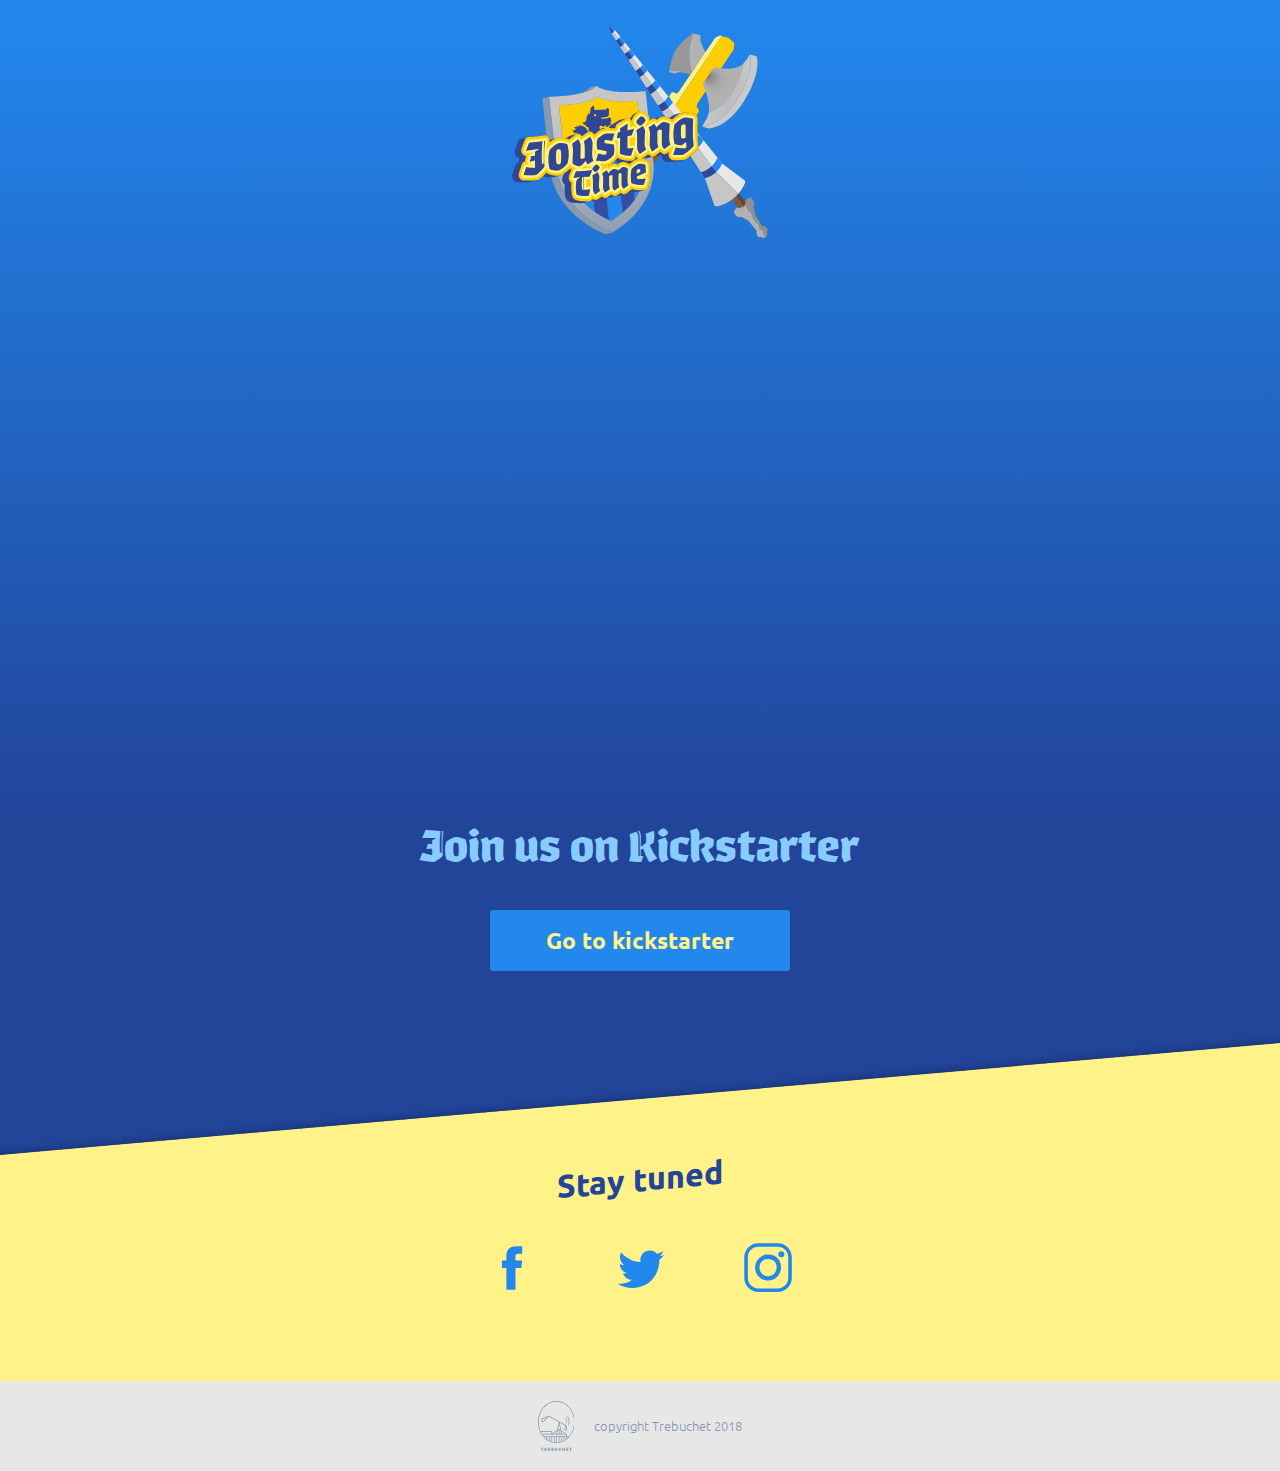
==== commit 24500770: "final version of landing page" ====
--- a/landingPage/index.html
+++ b/landingPage/index.html
@@ -27,15 +27,10 @@
         <section class="flexColCen" id="videoSection">
             <div class="logo">
                 <img src="assets/images/logo.svg" alt="jousting time logo">
-                <!--
-                <div class="title">
-                    <h1>Jousting Time</h1>
-                </div>
-                -->
             </div>
             <div class="videodiv">
                 <div class="video">
-                    <iframe width="560" height="315" src="https://www.youtube.com/embed/xaGxGT3gAUU?rel=0&amp;controls=0&amp;showinfo=0" frameborder="0" allow="autoplay; encrypted-media" allowfullscreen></iframe>
+                    <iframe width="720" height="300" src="https://www.youtube.com/embed/xaGxGT3gAUU?rel=0&amp;controls=0&amp;showinfo=0" frameborder="0" allow="autoplay; encrypted-media" allowfullscreen></iframe>
                 </div>
             </div>
         </section>
--- a/landingPage/css/style.css
+++ b/landingPage/css/style.css
@@ -1,292 +1,233 @@
 /* FONT -------------------------------------------------------------------- */
 @font-face {
-  font-family: 'whisky_1780';
-  src: url('/Users/lucieletouze/Projets/Mandat/201803-joustingTime/04_developpement/landingPage/assets/fonts/whisky_1780.woff2') format('woff2'),
-       url('/Users/lucieletouze/Projets/Mandat/201803-joustingTime/04_developpement/landingPage/assets/fonts/whisky_1780.woff') format('woff'),
-       url('/Users/lucieletouze/Projets/Mandat/201803-joustingTime/04_developpement/landingPage/assets/fonts/whisky_1780.eot') format('eot');
-       font-weight: normal;
+	font-family: 'whisky_1780';
+	src: url('../assets/fonts/whisky_1780.woff2') format('woff2'),
+	url('../assets/fonts/whisky_1780.woff') format('woff'),
+	url('../assets/fonts/whisky_1780.eot') format('eot');
+	font-weight: normal;
 }
 /* VARIABLES---------------------------------------------------------------- */
 :root {
-    /* Couleurs du logo */
-    --orange:#ff7700;
-    --yellow-dark: #ffcc00;
-    --yellow-light: #fff288;
-    --blue-dark: #224499;
-    --blue-light: #2288ee;
-    --blue-ultra-light: #88ccff;
-    --grey-dark: #8899aa;
-    --grey-light: #c6c6c6;
-    --grey-ultra-light: #e7e7e7;
-
-
-    /* Couleurs autres */
-    --kickstarterBlue: #034752;
-    --yellowTrebuchet: #faec3a;
-    --violetTrebuchet: #5c4cff;
+	/* Couleurs du logo */
+	--orange:#ff7700;
+	--yellow-dark: #ffcc00;
+	--yellow-light: #fff288;
+	--blue-dark: #224499;
+	--blue-light: #2288ee;
+	--blue-ultra-light: #88ccff;
+	--grey-dark: #8899aa;
+	--grey-light: #c6c6c6;
+	--grey-ultra-light: #e7e7e7;
+
+
+	/* Couleurs autres */
+	--kickstarterBlue: #034752;
+	--yellowTrebuchet: #faec3a;
+	--violetTrebuchet: #5c4cff;
 }
 /* BASE--------------------------------------------------------------------- */
 body {
-    font-size: 16px;
-    font-family: 'Ubuntu', sans-serif;
+	font-size: 16px;
+	font-family: 'Ubuntu', sans-serif;
 }
 h1, h2, h3, h4, h5 {
-    font-family: 'whisky_1780', sans-serif;
+	font-family: 'whisky_1780', sans-serif;
 }
 h1 {
-    font-size: 5em;
-    transform: skewY(-10deg);
+	font-size: 5em;
+	transform: skewY(-10deg);
 }
 h2 {
-    font-size: 3em;
-    /* transform: skewY(-10deg); */
-    padding-bottom: 0.2em;
+	font-size: 3em;
+	padding-bottom: 0.2em;
 }
 h3{
-    font-family: 'Ubuntu', sans-serif;
-    font-size: 2em;
-    font-weight: 600;
+	font-family: 'Ubuntu', sans-serif;
+	font-size: 2em;
+	font-weight: 600;
 }
 .flexColCen {
-    display: flex;
-    flex-direction: column;
-    justify-content: center;
-    align-items: center;
+	display: flex;
+	flex-direction: column;
+	justify-content: center;
+	align-items: center;
 }
 .flexRow {
-    display: flex;
-    flex-direction: row;
+	display: flex;
+	flex-direction: row;
 }
 /* SECTION 1---------------------------------------------------------------- */
 #videoSection{
-    background: linear-gradient(#2288ee, #224499);
-    /*
-    background-color: var(--blue-light);
-    */
-    padding: 5% 0 5% 0;
+	background: linear-gradient(#2288ee, #224499);
+	padding: 3vh 0 3vh 0;
 }
 .logo {
-    width: 40%;
-    text-align: center;
-    margin-bottom: 5%;
+	width: 40%;
+	text-align: center;
+	margin-bottom: 3vh;
 }
 .logo img {
-    width: 50%;
-    height: auto;
+	width: 50%;
+	height: auto;
 }
 .title {
-    margin: 0px 0 15% 0;
-}
+	margin: 0px 0 15% 0;
+}
+
 .videodiv{
-    display: flex;
-    justify-content: space-between;
-    width: 100%;
-}
+	/*! display: flex; */
+	justify-content: space-between;
+	width: 100%;
+}
+
 .video {
-    width: 100%;
-    text-align: center;
-}
-.aside {
-    display: flex;
-    font-family: whisky_1780;
-    letter-spacing: 0.1em;
-    font-weight: 400;
-    justify-content: center;
-    align-items: center;
-    font-size: 20px;
-    padding: 0;
-    color: var(--blue-ultra-light);
-    overflow: hidden;
-    /*
-    box-shadow: 0 0 15px 5px black;
-    width: 10%;
-    background: gray;
-    */
-}
-.aside p {
-    white-space: nowrap;
-    transform: rotate(90deg);
-}
-.bis p {
-    transform:rotate(-90deg);
+	width: 100%;
+	position: relative;
+	padding-bottom: 41.667%; /* https://en.wikipedia.org/wiki/Anamorphic_format */
+	height: 0;
+}
+.video iframe {
+	position: absolute;
+	top: 0;
+	left: 0;
+	width: 100%;
+	height: 100%;
 }
 /* SECTION 2---------------------------------------------------------------- */
 #countdownSection{
-    background-color: var(--blue-dark);
-    text-align: center;
-    position: relative;
-    padding: 0 0 5% 0;
+	background-color: var(--blue-dark);
+	text-align: center;
+	position: relative;
+	padding: 0 0 5% 0;
 }
 .angle-blue:after {
-    background-color: var(--blue-dark);
+	background-color: var(--blue-dark);
 }
 .angle-blue:after {
-    position: absolute;
-    z-index: 1;
-    bottom: -5vw;
-    left: 0;
-    width: 100%;
-    height: 70%;
-    content: '';
-    -webkit-transform: skewY(-5deg);
-    -ms-transform: skewY(-5deg);
-    transform: skewY(-5deg);
-    -webkit-box-shadow: inset 0 -7px 9px -7px rgba(0,0,0,0.4);
-    -moz-box-shadow: inset 0 -7px 9px -7px rgba(0,0,0,0.4);
-    box-shadow: inset 0 -7px 9px -7px rgba(0,0,0,0.4);
-    /*
-    -webkit-box-shadow: 0px 10px 104px -8px rgba(255,204,0,0.81);
-    -moz-box-shadow: 0px 10px 104px -8px rgba(255,204,0,0.81);
-    box-shadow: 0px 10px 104px -8px rgba(255,204,0,0.81);
-    */
+	position: absolute;
+	z-index: 1;
+	bottom: -5vw;
+	left: 0;
+	width: 100%;
+	height: 70%;
+	content: '';
+	-webkit-transform: skewY(-5deg);
+	-ms-transform: skewY(-5deg);
+	transform: skewY(-5deg);
+	-webkit-box-shadow: inset 0 -7px 9px -7px rgba(0,0,0,0.4);
+	-moz-box-shadow: inset 0 -7px 9px -7px rgba(0,0,0,0.4);
+	box-shadow: inset 0 -7px 9px -7px rgba(0,0,0,0.4);
 }
 #countdownSection .title{
-    color: var(--blue-ultra-light);
-    /*
-    -webkit-text-fill-color: trasparent;
-    -webkit-text-stroke-width: 2px;
-    -webkit-text-stroke-color:  var(--blue-ultra-light);
-    */
+	color: var(--blue-ultra-light);
 }
 #clockdiv {
 	color: var(--blue-dark);
 	display: flex;
-    width: 50%;
-    /*
-    height: 200px;
-    */
-    font-family: 'whisky_1780', sans-serif;
+	width: 50%;
+	font-family: 'whisky_1780', sans-serif;
 	font-weight: 100;
 	text-align: center;
 	font-size: 3vw;
-    position: relative;
-    z-index: 5;
+	position: relative;
+	z-index: 5;
 }
 
 #clockdiv > div{
 	border-radius: 3px;
-    /*
-    padding: 10px;
-	background: var(--blue-ultra-light);
-    */
 	width: 25%;
-    margin: 0 10px;
+	margin: 0 10px;
 }
 
 #clockdiv div > .clocktime{
-    /*padding: 15px;*/
-    border-radius: 3px;
-    background-image: url('/Users/lucieletouze/Projets/Mandat/201803-joustingTime/04_developpement/landingPage/assets/images/clockBckg.svg');
-    background-position: center;
-    background-size: 90%;
-    background-repeat: no-repeat;
-    /*
-    background: var(--yellow-light);
-    */
-    width: 100%;
-    margin: auto;
+	border-radius: 3px;
+	background-image: url('../assets/images/clockBckg.svg');
+	background-position: center;
+	background-size: 90%;
+	background-repeat: no-repeat;
+	width: 100%;
+	margin: auto;
 }
 
 .smalltext{
-    color: var(--blue-ultra-light);
-    font-family: 'Ubuntu', sans-serif;
-    font-weight: 300;
-    padding-top: 15px;
-    font-size: 2vw;
+	color: var(--blue-ultra-light);
+	font-family: 'Ubuntu', sans-serif;
+	font-weight: 300;
+	padding-top: 15px;
+	font-size: 2vw;
 }
 #clockdiv .btn {
-    background-color: var(--blue-light);
-    padding: 3%;
-    display: none;
-    width: 300px;
-    align-items: center;
-    margin: auto;
-    justify-content: center;
-    font-family: 'Ubuntu', sans-serif;
-    font-size: 24px;
-    font-weight: 600;
+	background-color: var(--blue-light);
+	padding: 3%;
+	display: none;
+	width: 300px;
+	align-items: center;
+	margin: auto;
+	justify-content: center;
+	font-family: 'Ubuntu', sans-serif;
+	font-size: 24px;
+	font-weight: 600;
 }
 #clockdiv .btn a{
-    text-decoration: none;
-    color: var(--yellow-light);
+	text-decoration: none;
+	color: var(--yellow-light);
 }
 
 /* SECTION 3---------------------------------------------------------------- */
 
 #socialSection{
-    background-color: var(--yellow-light);
-    text-align: center;
-    padding: 10% 0 5% 0;
+	background-color: var(--yellow-light);
+	text-align: center;
+	padding: 10% 0 5% 0;
 }
 #socialSection .title{
-    color: var(--blue-dark);
-    transform: skewY(-5deg);
-}
-#socialSection .title h2{
-    -webkit-text-stroke-width: 8px;
-    -webkit-text-stroke-color: var(--yellow-dark);
-    /*
-    -webkit-text-fill-color: var(--blue-light);
-    */
-}
-#socialSection .title h2:before{
-    content: "Stay tuned";
-    position: absolute;
-    letter-spacing: 0px;
-    margin: 0px 0px;
-    -webkit-text-stroke: 2px;
-    -webkit-text-stroke-color: var(--yellow-light);
+	color: var(--blue-dark);
+	transform: skewY(-5deg);
 }
 #socialdiv {
 	display: flex;
-    align-content: center;
-    width: 30%;
+	align-content: center;
+	width: 30%;
 }
 #socialdiv > div{
 	border-radius: 3px;
-	/*
-    background: var(--blue-ultra-light);
-    */
-    padding: 10px;
+	padding: 10px;
 	width: 25%;
-    margin: auto;
+	margin: auto;
 }
 #socialdiv .st0{
-    fill: var(--yellow-light);
+	fill: var(--yellow-light);
 }
 #socialdiv .st1{
-    fill: var(--blue-light);
+	fill: var(--blue-light);
 }
 #socialdiv a:hover .st1{
-    fill:var(--blue-dark);
+	fill:var(--blue-dark);
 }
 
 /* FOOTER ------------------------------------------------------------------ */
 footer{
-    padding: 20px;
-    text-align: center;
-    background-color: var(--grey-ultra-light);
-    display: flex;
-    justify-content: center;
-    align-items: center;
+	padding: 20px;
+	text-align: center;
+	background-color: var(--grey-ultra-light);
+	display: flex;
+	justify-content: center;
+	align-items: center;
 }
 .trebuchetLogo {
-    height: 50px;
-    padding-right: 10px;
-    /*
-    margin-bottom: 20px;
-    */
+	height: 50px;
+	padding-right: 10px;
 }
 .trebuchetLogo svg{
-    height: 100%;
-    width: auto;
+	height: 100%;
+	width: auto;
 }
 .trebuchetLogo svg g{
-    fill: var(--grey-dark);
+	fill: var(--grey-dark);
 }
 .copyright {
-    color: var(--grey-dark);
-    font-size: 0.8em;
-    font-weight: 200;
-    padding-left: 10px;
-}
+	color: var(--grey-dark);
+	font-size: 0.8em;
+	font-weight: 200;
+	padding-left: 10px;
+}
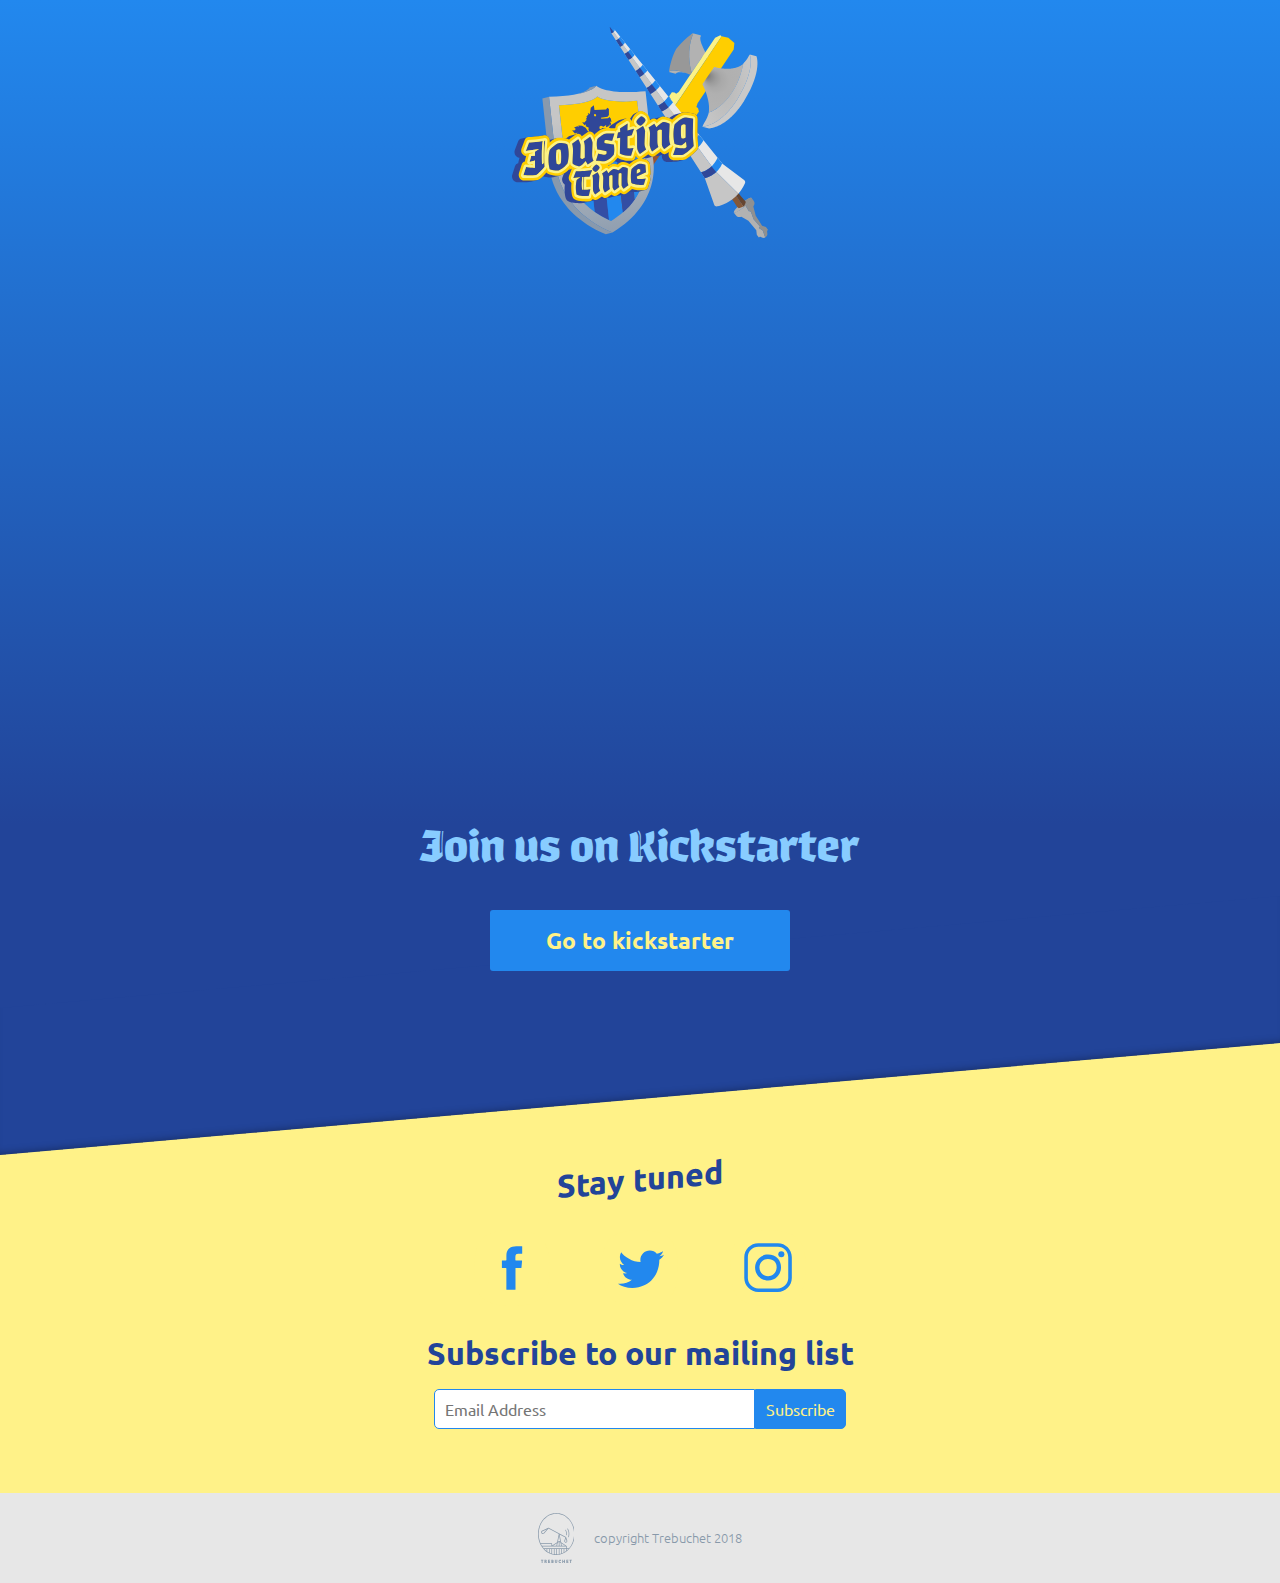
==== commit 84aecfa8: "nav & layout improove - commit before footer changes" ====
--- a/landingPage/index.html
+++ b/landingPage/index.html
@@ -137,7 +137,32 @@
                     <!-- <a href="" alt="" target="_blank"><img src="assets/images/instagram.svg" alt="instagram" height="50" width="50"></a> -->
                 </div>
             </div>
+					<!-- Begin MailChimp Signup Form -->
+<link href="//cdn-images.mailchimp.com/embedcode/classic-10_7.css" rel="stylesheet" type="text/css">
+<style type="text/css">
+	/* Add your own MailChimp form style overrides in your site stylesheet or in this style block.
+	   We recommend moving this block and the preceding CSS link to the HEAD of your HTML file. */
+</style>
+<div id="mc_embed_signup">
+    <h3>Subscribe to our mailing list</h3>
+<form action="https://fun.us16.list-manage.com/subscribe/post?u=28a5d87a31643424b14e13103&amp;id=b23cb46fc4" method="post" id="mc-embedded-subscribe-form" name="mc-embedded-subscribe-form" class="validate" target="_blank" novalidate>
+    <div id="mc_embed_signup_scroll">
+<div class="mc-field-group">
+	<input type="email" value="" placeholder="Email Address" name="EMAIL" class="required email" id="mce-EMAIL">
+</div>
+	<div id="mce-responses" class="clear">
+		<div class="response" id="mce-error-response" style="display:none"></div>
+		<div class="response" id="mce-success-response" style="display:none"></div>
+	</div>    <!-- real people should not fill this in and expect good things - do not remove this or risk form bot signups-->
+    <div style="position: absolute; left: -5000px;" aria-hidden="true"><input type="text" name="b_28a5d87a31643424b14e13103_b23cb46fc4" tabindex="-1" value=""></div>
+    <div class="clear"><input type="submit" value="Subscribe" name="subscribe" id="mc-embedded-subscribe" class="button"></div>
+    </div>
+</form>
+</div>
+<script type='text/javascript' src='//s3.amazonaws.com/downloads.mailchimp.com/js/mc-validate.js'></script><script type='text/javascript'>(function($) {window.fnames = new Array(); window.ftypes = new Array();fnames[0]='EMAIL';ftypes[0]='email';}(jQuery));var $mcj = jQuery.noConflict(true);</script>
+<!--End mc_embed_signup-->
         </section>
+
         <footer>
             <div class="trebuchetLogo">
                 <svg version="1.1" id="Layer_1" xmlns="http://www.w3.org/2000/svg" xmlns:xlink="http://www.w3.org/1999/xlink" x="0px" y="0px"
--- a/landingPage/css/style.css
+++ b/landingPage/css/style.css
@@ -204,7 +204,55 @@
 #socialdiv a:hover .st1{
 	fill:var(--blue-dark);
 }
-
+/* MAILCHIMP --------------------------------------------------------------- */
+input {
+    outline: none;
+}
+#mc_embed_signup{
+    background-color: var(--yellow-light);
+    color: var(--blue-dark);
+    font-family: ubuntu;
+}
+#mc_embed_signup h3{
+    padding: 20px 0;
+}
+#mc_embed_signup form{
+    margin: auto;
+    max-width: 500px;
+}
+#mc_embed_signup_scroll {
+    width: 100%;
+    display: flex;
+    justify-content: center;
+    flex-direction: row;
+}
+.mc-field-group{
+    flex-basis: 75%
+}
+.mc-field-group input {
+    width: 100%;
+    height: 5vh;
+    max-height: 40px;
+    padding: 10px;
+    border: solid 1px var(--blue-light);
+    border-radius: 5px 0 0 5px;
+}
+.clear {
+    flex-basis: auto;
+}
+.clear input {
+    width: 100%;
+    height: 100%;
+    padding: 0 10px;
+    background-color: var(--blue-light);
+    color: var(--yellow-light);
+    border-radius: 0 5px 5px 0;
+    border: solid 1px var(--blue-light);
+}
+.clear .button:hover {
+    background-color: var(--blue-dark);
+    border-color: var(--blue-dark);
+}
 /* FOOTER ------------------------------------------------------------------ */
 footer{
 	padding: 20px;
